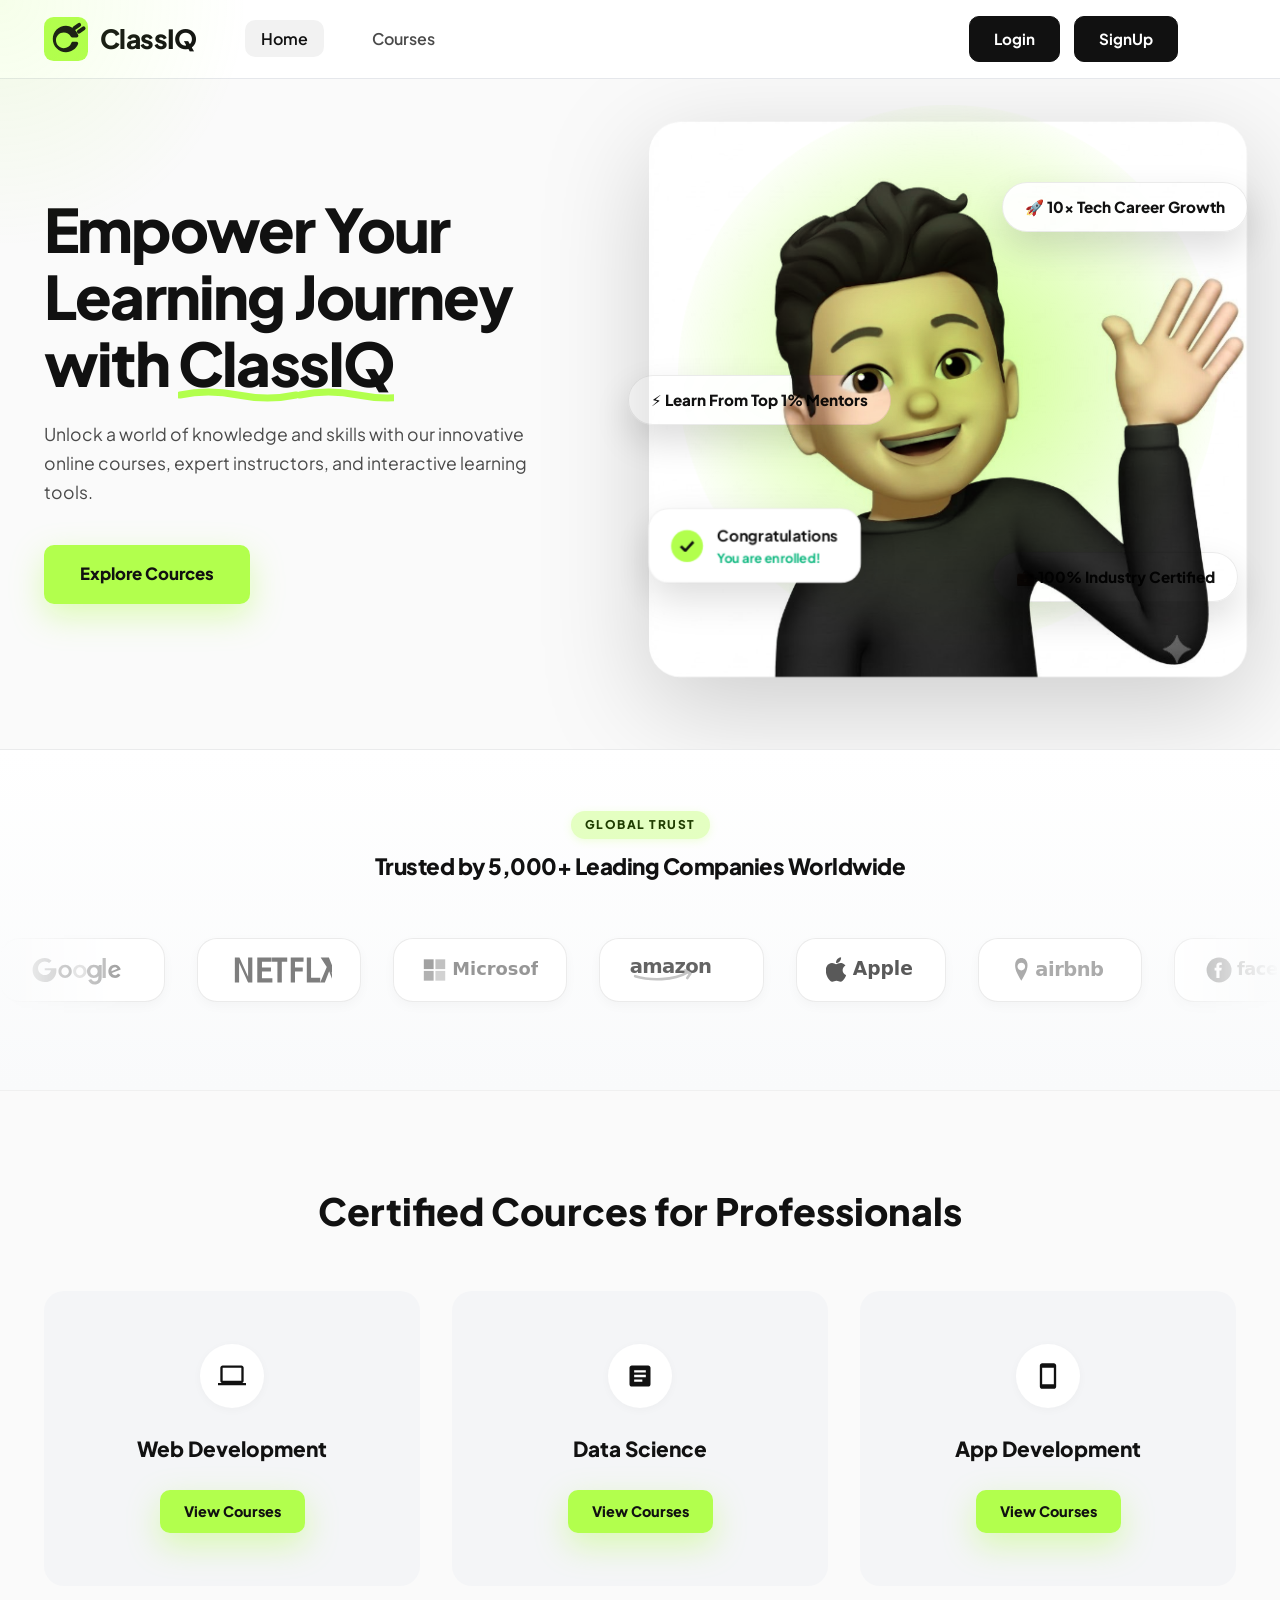
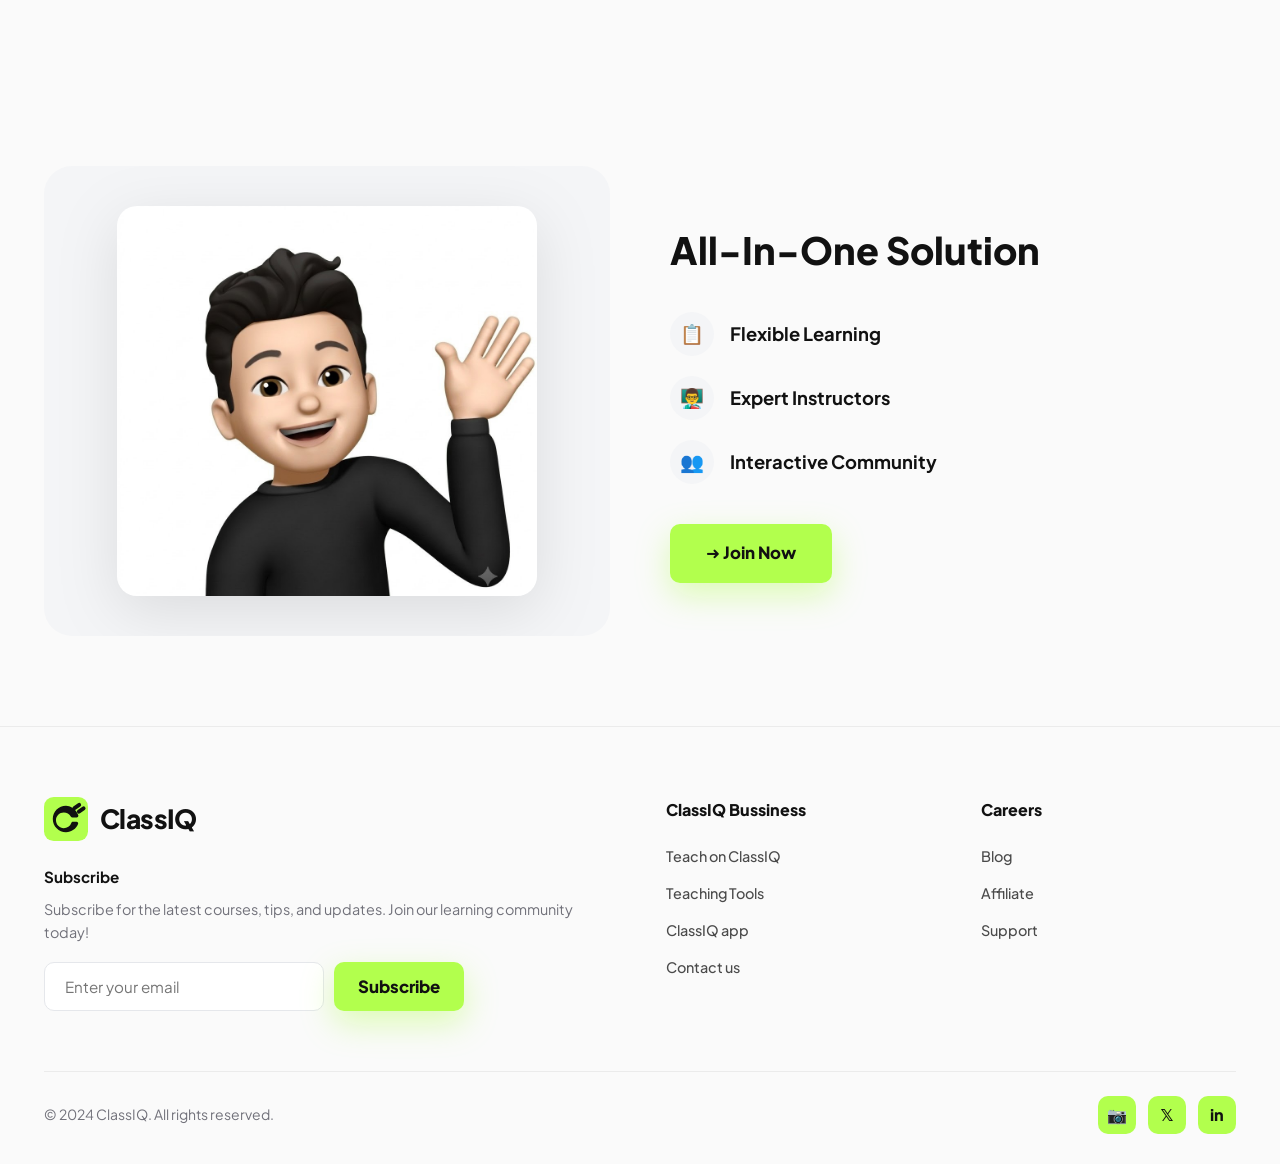
==== index.html @ 1cc1c1a5 "init" ====
<!DOCTYPE html>
<html lang="en">
<head>
  <meta charset="UTF-8">
  <meta name="viewport" content="width=device-width, initial-scale=1.0">
  <title>ClassIQ - Empower Your Learning Journey</title>
  <meta name="description" content="Unlock a world of knowledge and skills with ClassIQ's innovative online courses, expert instructors, and interactive learning tools.">
  
  <!-- CSS Stylesheets -->
  <link rel="stylesheet" href="css/style.css">
  <link rel="stylesheet" href="css/components.css">
  <link rel="stylesheet" href="css/responsive.css">

  <style>
    /* Dashboard Specific & SPA Utility Styles */
    .dashboard-banner {
      background: linear-gradient(135deg, #F4F5F7 0%, #E8EBF0 100%);
      border-radius: var(--radius-lg);
      padding: 40px 60px;
      margin: 40px 0 60px 0;
      display: flex;
      align-items: center;
      justify-content: space-between;
      box-shadow: var(--shadow-sm);
      overflow: hidden;
      position: relative;
    }

    .dashboard-banner-title {
      font-size: 2.75rem;
      font-weight: 800;
      color: var(--text-dark);
      line-height: 1.2;
    }

    .dashboard-avatar-img {
      max-width: 320px;
      height: auto;
      mix-blend-mode: multiply;
      filter: drop-shadow(0 15px 30px rgba(0,0,0,0.12));
    }

    .filter-bar-container {
      display: flex;
      align-items: center;
      justify-content: space-between;
      gap: 20px;
      margin-bottom: 40px;
      flex-wrap: wrap;
    }

    .filter-pills {
      display: flex;
      align-items: center;
      gap: 12px;
      flex-wrap: wrap;
    }

    .filter-pill {
      background: var(--card-bg);
      color: var(--text-dark);
      font-weight: 700;
      font-size: 0.9rem;
      padding: 10px 22px;
      border-radius: var(--radius-pill);
      cursor: pointer;
      transition: all var(--transition-fast);
    }

    .filter-pill:hover, .filter-pill.active {
      background-color: var(--primary-lime);
      box-shadow: var(--shadow-lime);
      transform: translateY(-2px);
    }

    .courses-grid-container {
      display: grid;
      grid-template-columns: repeat(3, 1fr);
      gap: 32px;
      margin-bottom: 80px;
    }

    .course-card {
      background-color: var(--card-bg);
      border-radius: var(--radius-md);
      overflow: hidden;
      border: 1px solid var(--card-border);
      transition: all var(--transition-normal);
      display: flex;
      flex-direction: column;
    }

    .course-card:hover {
      background-color: var(--white);
      box-shadow: var(--shadow-md);
      transform: translateY(-6px);
    }

    .course-thumb-wrapper {
      position: relative;
      background: #EBF0F5;
      padding: 0;
      display: block;
      width: 100%;
      height: 220px;
      overflow: hidden;
    }

    .course-thumb-img {
      width: 100% !important;
      height: 100% !important;
      max-width: none !important;
      max-height: none !important;
      object-fit: cover !important;
      object-position: center;
      display: block;
      transition: transform var(--transition-normal);
    }

    .course-card:hover .course-thumb-img {
      transform: scale(1.05);
    }

    .course-badge {
      position: absolute;
      top: 14px;
      right: 14px;
      background-color: var(--dark-bg);
      color: var(--white);
      font-size: 0.75rem;
      font-weight: 800;
      padding: 4px 12px;
      border-radius: var(--radius-pill);
    }

    .course-body {
      padding: 24px;
      display: flex;
      flex-direction: column;
      flex-grow: 1;
    }

    .course-category-tag {
      font-size: 0.8rem;
      font-weight: 700;
      color: #6366F1;
      text-transform: uppercase;
      letter-spacing: 0.5px;
      margin-bottom: 8px;
    }

    .course-card-title {
      font-size: 1.15rem;
      font-weight: 800;
      color: var(--text-dark);
      margin-bottom: 10px;
      line-height: 1.3;
    }

    .course-desc {
      font-size: 0.9rem;
      color: var(--text-medium);
      margin-bottom: 20px;
      flex-grow: 1;
    }

    .course-meta-row {
      display: flex;
      align-items: center;
      justify-content: space-between;
      font-size: 0.85rem;
      font-weight: 700;
      color: var(--text-dark);
      margin-bottom: 20px;
      padding-top: 14px;
      border-top: 1px solid rgba(0,0,0,0.06);
    }

    .btn-enroll-now {
      width: 100%;
      background-color: var(--primary-lime);
      color: var(--text-dark);
      font-weight: 800;
      font-size: 0.95rem;
      padding: 12px;
      border-radius: var(--radius-sm);
      transition: all var(--transition-fast);
      box-shadow: var(--shadow-lime);
    }

    .btn-enroll-now:hover {
      background-color: var(--primary-lime-hover);
      transform: translateY(-2px);
    }
  </style>
</head>
<body>

  <!-- ================= NAVIGATION HEADER ================= -->
  <header class="navbar">
    <div class="container">
      <div class="nav-brand-group">
        <a href="#home" class="brand-logo" data-view-target="home">
          <img src="assets/icons/classiq-logo.svg" alt="ClassIQ Logo">
          ClassIQ
        </a>

        <ul class="nav-links">
          <li><a href="#home" class="nav-link nav-link-item active" data-view-target="home">Home</a></li>
          <li><a href="#courses" class="nav-link nav-link-item" data-view-target="courses">Courses</a></li>
          
          <li class="mobile-nav-actions">
            <a href="#login" class="btn-dark" data-view-target="login" style="text-align: center;">Login</a>
            <a href="#signup" class="btn-lime" data-view-target="signup" style="width: 100%; font-size: 0.95rem; padding: 12px; text-align: center;">SignUp</a>
          </li>
        </ul>
      </div>

      <div class="nav-actions">
        <a href="#login" class="btn-dark nav-btn-login" data-view-target="login">Login</a>
        <a href="#signup" class="btn-dark nav-btn-signup" data-view-target="signup">SignUp</a>
        <button class="hamburger-menu" aria-label="Toggle Navigation">☰</button>
      </div>
    </div>
  </header>

  <!-- Mobile Menu Backdrop Overlay -->
  <div class="nav-overlay" id="nav-overlay"></div>

  <!-- ================= VIEW 1: HOME LANDING PAGE ================= -->
  <div id="view-home" class="page-view active-view">
    <!-- HERO SECTION -->
    <section class="hero-section">
      <div class="container hero-grid">
        <!-- Left Content -->
        <div class="hero-content reveal-on-scroll">
          <h1 class="hero-title">
            Empower Your <br>
            Learning Journey <br>
            with <span class="highlight-wrapper">ClassIQ<span class="wavy-underline"></span></span>
          </h1>
          <p class="hero-subtitle">
            Unlock a world of knowledge and skills with our innovative online courses, expert instructors, and interactive learning tools.
          </p>
          <a href="#courses" class="btn-lime" data-view-target="courses">Explore Cources</a>
        </div>

        <!-- Right 3D Visual -->
        <div class="hero-visual-container reveal-on-scroll reveal-delay-2">
          <div class="hero-3d-card" id="hero-3d-avatar">
            <div class="hero-avatar-glow-bg"></div>
            <img src="assets/images/hero_avatar.jpg" alt="3D Waving Character ClassIQ" class="hero-avatar-img">
            
            <div class="marketing-badge-3d marketing-badge-1">🚀 10x Tech Career Growth</div>
            <div class="marketing-badge-3d marketing-badge-2">⚡ Learn From Top 1% Mentors</div>
            <div class="marketing-badge-3d marketing-badge-3">💼 100% Industry Certified</div>

            <div class="badge-enrolled">
              <div class="badge-enrolled-icon">✓</div>
              <div>
                <div class="badge-enrolled-title">Congratulations</div>
                <div class="badge-enrolled-sub">You are enrolled!</div>
              </div>
            </div>
          </div>
        </div>
      </div>
    </section>

    <!-- CORPORATE PARTNERS BAR -->
    <section class="partners-section reveal-on-scroll">
      <div class="container">
        <div class="partners-header">
          <span class="partners-badge">GLOBAL TRUST</span>
          <h2 class="partners-title">Trusted by 5,000+ Leading Companies Worldwide</h2>
        </div>
      </div>

      <div class="partners-ticker-wrapper">
        <div class="partners-ticker-track">
          <div class="partner-item"><img src="assets/icons/google-logo.svg" alt="Google" class="partner-logo"></div>
          <div class="partner-item"><img src="assets/icons/netflix-logo.svg" alt="Netflix" class="partner-logo"></div>
          <div class="partner-item"><img src="assets/icons/microsoft-logo.svg" alt="Microsoft" class="partner-logo"></div>
          <div class="partner-item"><img src="assets/icons/amazon-logo.svg" alt="Amazon" class="partner-logo"></div>
          <div class="partner-item"><img src="assets/icons/apple-logo.svg" alt="Apple" class="partner-logo"></div>
          <div class="partner-item"><img src="assets/icons/airbnb-logo.svg" alt="Airbnb" class="partner-logo"></div>
          <div class="partner-item"><img src="assets/icons/facebook-logo.svg" alt="Facebook" class="partner-logo"></div>
          <div class="partner-item"><img src="assets/icons/spotify-logo.svg" alt="Spotify" class="partner-logo"></div>
          <div class="partner-item"><img src="assets/icons/slack-logo.svg" alt="Slack" class="partner-logo"></div>
          <div class="partner-item"><img src="assets/icons/linkedin-logo.svg" alt="LinkedIn" class="partner-logo"></div>

          <!-- Duplicate Set for Marquee -->
          <div class="partner-item"><img src="assets/icons/google-logo.svg" alt="Google" class="partner-logo"></div>
          <div class="partner-item"><img src="assets/icons/netflix-logo.svg" alt="Netflix" class="partner-logo"></div>
          <div class="partner-item"><img src="assets/icons/microsoft-logo.svg" alt="Microsoft" class="partner-logo"></div>
          <div class="partner-item"><img src="assets/icons/amazon-logo.svg" alt="Amazon" class="partner-logo"></div>
          <div class="partner-item"><img src="assets/icons/apple-logo.svg" alt="Apple" class="partner-logo"></div>
          <div class="partner-item"><img src="assets/icons/airbnb-logo.svg" alt="Airbnb" class="partner-logo"></div>
          <div class="partner-item"><img src="assets/icons/facebook-logo.svg" alt="Facebook" class="partner-logo"></div>
          <div class="partner-item"><img src="assets/icons/spotify-logo.svg" alt="Spotify" class="partner-logo"></div>
          <div class="partner-item"><img src="assets/icons/slack-logo.svg" alt="Slack" class="partner-logo"></div>
          <div class="partner-item"><img src="assets/icons/linkedin-logo.svg" alt="LinkedIn" class="partner-logo"></div>
        </div>
      </div>
    </section>

    <!-- CERTIFIED COURSES SECTION -->
    <section class="features-section">
      <div class="container">
        <h2 class="section-title reveal-on-scroll">Certified Cources for <span>Professionals</span></h2>
        
        <div class="features-grid">
          <div class="feature-card reveal-on-scroll reveal-delay-1">
            <div class="feature-icon-wrapper">
              <svg viewBox="0 0 24 24"><path d="M20 18c1.1 0 1.99-.9 1.99-2L22 5c0-1.1-.9-2-2-2H4c-1.1 0-2 .9-2 2v11c0 1.1.9 2 2 2H0v2h24v-2h-4zM4 5h16v11H4V5z"/></svg>
            </div>
            <h3 class="feature-card-title">Web Development</h3>
            <a href="#courses" data-view-target="courses" data-category="web-dev" class="btn-lime filter-shortcut-btn" style="padding: 10px 24px; font-size: 0.9rem;">View Courses</a>
          </div>

          <div class="feature-card reveal-on-scroll reveal-delay-2">
            <div class="feature-icon-wrapper">
              <svg viewBox="0 0 24 24"><path d="M19 3H5c-1.1 0-2 .9-2 2v14c0 1.1.9 2 2 2h14c1.1 0 2-.9 2-2V5c0-1.1-.9-2-2-2zm-5 14H7v-2h7v2zm3-4H7v-2h10v2zm0-4H7V7h10v2z"/></svg>
            </div>
            <h3 class="feature-card-title">Data Science</h3>
            <a href="#courses" data-view-target="courses" data-category="data-science" class="btn-lime filter-shortcut-btn" style="padding: 10px 24px; font-size: 0.9rem;">View Courses</a>
          </div>

          <div class="feature-card reveal-on-scroll reveal-delay-3">
            <div class="feature-icon-wrapper">
              <svg viewBox="0 0 24 24"><path d="M17 1.01L7 1c-1.1 0-2 .9-2 2v18c0 1.1.9 2 2 2h10c1.1 0 2-.9 2-2V3c0-1.1-.9-1.99-2-1.99zM17 19H7V5h10v14z"/></svg>
            </div>
            <h3 class="feature-card-title">App Development</h3>
            <a href="#courses" data-view-target="courses" data-category="app-dev" class="btn-lime filter-shortcut-btn" style="padding: 10px 24px; font-size: 0.9rem;">View Courses</a>
          </div>
        </div>
      </div>
    </section>

    <!-- ALL-IN-ONE SOLUTION SECTION -->
    <section class="solution-section">
      <div class="container solution-grid">
        <div class="solution-card-wrapper reveal-on-scroll">
          <div class="hero-3d-card">
            <img src="assets/images/hero_avatar.jpg" alt="All In One Solution ClassIQ" class="solution-avatar-img">
          </div>
        </div>

        <div class="solution-content reveal-on-scroll reveal-delay-2">
          <h2 class="section-title" style="text-align: left; margin-bottom: 24px;">All-In-One Solution</h2>
          
          <ul class="solution-list">
            <li class="solution-item">
              <div class="solution-icon-box">📋</div>
              Flexible Learning
            </li>
            <li class="solution-item">
              <div class="solution-icon-box">👨‍🏫</div>
              Expert Instructors
            </li>
            <li class="solution-item">
              <div class="solution-icon-box">👥</div>
              Interactive Community
            </li>
          </ul>

          <a href="#courses" class="btn-lime" data-view-target="courses">➜ Join Now</a>
        </div>
      </div>
    </section>
  </div>

  <!-- ================= VIEW 2: COURSES DASHBOARD PAGE ================= -->
  <div id="view-courses" class="page-view">
    <main class="container">
      <!-- DASHBOARD HERO BANNER -->
      <section class="dashboard-banner">
        <div>
          <h1 class="dashboard-banner-title">
            Enroll in <br>
            Your Fav Courses
          </h1>
        </div>
        <div>
          <img src="assets/images/laptop_avatar.jpg" alt="Laptop 3D Character ClassIQ" class="dashboard-avatar-img">
        </div>
      </section>

      <!-- COURSES FILTER & SEARCH BAR -->
      <section>
        <div style="display: flex; align-items: center; justify-content: space-between; margin-bottom: 24px; flex-wrap: wrap; gap: 16px;">
          <h2 style="font-size: 1.75rem; font-weight: 800; color: #111;">All Courses ➔</h2>
          
          <input type="text" id="course-search-input" placeholder="🔍 Search courses..." class="input-field" style="max-width: 280px;">
        </div>

        <div class="filter-bar-container">
          <div class="filter-pills">
            <button class="filter-pill active" data-category="all">All</button>
            <button class="filter-pill" data-category="web-dev">Web Development</button>
            <button class="filter-pill" data-category="data-science">Data Science</button>
            <button class="filter-pill" data-category="app-dev">App Development</button>
            <button class="filter-pill" data-category="ui-ux">UI/UX Design</button>
          </div>
        </div>

        <!-- Course Grid Container -->
        <div class="courses-grid-container" id="courses-grid">
          <!-- Dynamic JS Insertion -->
        </div>
      </section>
    </main>
  </div>

  <!-- ================= VIEW 3: FULL-PAGE LOGIN VIEW ================= -->
  <div id="view-login" class="page-view">
    <main class="container">
      <section class="auth-page-section">
        <div class="auth-page-grid">
          <!-- Left Visual -->
          <div class="auth-brand-side">
            <span class="auth-brand-badge">WELCOME BACK</span>
            <h1 class="auth-brand-title">Accelerate Your Skills with ClassIQ</h1>
            <p class="auth-brand-sub">Access top tech courses, interactive mentor support, and industry-recognized certifications.</p>
            <img src="assets/images/hero_avatar.jpg" alt="ClassIQ Character" class="auth-brand-img">
          </div>

          <!-- Right Card -->
          <div class="auth-page-card">
            <h2 class="modal-title" style="margin-bottom: 8px;">Login</h2>
            <p style="color: var(--text-muted); font-size: 0.95rem; margin-bottom: 28px;">Enter your credentials to access your account.</p>
            
            <form class="auth-form" id="login-form-page">
              <div>
                <label style="display: block; text-align: left; font-weight: 700; font-size: 0.85rem; margin-bottom: 6px; color: var(--text-dark);">Email Address</label>
                <input type="email" id="page-login-email" placeholder="Enter Your Email" class="auth-input" required autocomplete="email">
              </div>

              <div>
                <label style="display: block; text-align: left; font-weight: 700; font-size: 0.85rem; margin-bottom: 6px; color: var(--text-dark);">Password</label>
                <input type="password" id="page-login-password" placeholder="Enter Your Password" class="auth-input" required autocomplete="current-password">
              </div>

              <button type="submit" class="auth-submit-btn" id="login-submit-btn" style="margin-top: 12px;">Login ➔</button>
            </form>

            <div class="auth-switch-text" style="margin-top: 24px;">
              Don’t have an account? <a href="#signup" data-view-target="signup" class="auth-switch-link">SignUp</a>
            </div>
          </div>
        </div>
      </section>
    </main>
  </div>

  <!-- ================= VIEW 4: FULL-PAGE SIGNUP VIEW ================= -->
  <div id="view-signup" class="page-view">
    <main class="container">
      <section class="auth-page-section">
        <div class="auth-page-grid">
          <!-- Left Visual -->
          <div class="auth-brand-side">
            <span class="auth-brand-badge">START LEARNING TODAY</span>
            <h1 class="auth-brand-title">Join 50,000+ Students Worldwide</h1>
            <p class="auth-brand-sub">Master high-demand tech skills with hands-on projects, real-world portfolios, and 1-on-1 mentorship.</p>
            <img src="assets/images/laptop_avatar.jpg" alt="ClassIQ Laptop Character" class="auth-brand-img">
          </div>

          <!-- Right Card -->
          <div class="auth-page-card">
            <h2 class="modal-title" style="margin-bottom: 8px;">SignUp</h2>
            <p style="color: var(--text-muted); font-size: 0.95rem; margin-bottom: 28px;">Create your account in less than 30 seconds.</p>
            
            <form class="auth-form" id="signup-form-page">
              <div>
                <label style="display: block; text-align: left; font-weight: 700; font-size: 0.85rem; margin-bottom: 6px; color: var(--text-dark);">Email Address</label>
                <input type="email" id="page-signup-email" placeholder="Enter Your Email" class="auth-input" required autocomplete="email">
              </div>

              <div>
                <label style="display: block; text-align: left; font-weight: 700; font-size: 0.85rem; margin-bottom: 6px; color: var(--text-dark);">Full Name</label>
                <input type="text" id="page-signup-fullname" placeholder="Enter Your Fullname" class="auth-input" required autocomplete="name">
              </div>

              <div>
                <label style="display: block; text-align: left; font-weight: 700; font-size: 0.85rem; margin-bottom: 6px; color: var(--text-dark);">Password</label>
                <input type="password" id="page-signup-password" placeholder="Enter Your Password" class="auth-input" required autocomplete="new-password">
              </div>

              <button type="submit" class="auth-submit-btn" id="signup-submit-btn" style="margin-top: 12px;">SignUp ➔</button>
            </form>

            <div class="auth-switch-text" style="margin-top: 24px;">
              Already have an account? <a href="#login" data-view-target="login" class="auth-switch-link">Login</a>
            </div>
          </div>
        </div>
      </section>
    </main>
  </div>

  <!-- ================= SHARED FOOTER ================= -->
  <footer class="site-footer">
    <div class="container">
      <div class="footer-top">
        <div>
          <a href="#home" data-view-target="home" class="brand-logo" style="margin-bottom: 16px;">
            <img src="assets/icons/classiq-logo.svg" alt="ClassIQ Logo">
            ClassIQ
          </a>
          <div class="footer-newsletter-title">Subscribe</div>
          <p class="footer-newsletter-desc">Subscribe for the latest courses, tips, and updates. Join our learning community today!</p>

          <form class="newsletter-form">
            <input type="email" placeholder="Enter your email" class="input-field" required>
            <button type="submit" class="btn-lime" style="padding: 12px 24px;">Subscribe</button>
          </form>
        </div>

        <div class="footer-links-column">
          <div class="footer-column-title">ClassIQ Bussiness</div>
          <a href="#" class="footer-link">Teach on ClassIQ</a>
          <a href="#" class="footer-link">Teaching Tools</a>
          <a href="#" class="footer-link">ClassIQ app</a>
          <a href="#" class="footer-link">Contact us</a>
        </div>

        <div class="footer-links-column">
          <div class="footer-column-title">Careers</div>
          <a href="#" class="footer-link">Blog</a>
          <a href="#" class="footer-link">Affiliate</a>
          <a href="#" class="footer-link">Support</a>
        </div>
      </div>

      <div class="footer-bottom">
        <div>© 2024 ClassIQ. All rights reserved.</div>
        <div class="social-icons">
          <a href="#" class="social-icon-btn" aria-label="Instagram">📷</a>
          <a href="#" class="social-icon-btn" aria-label="Twitter">𝕏</a>
          <a href="#" class="social-icon-btn" aria-label="LinkedIn">in</a>
        </div>
      </div>
    </div>
  </footer>

  <!-- JavaScript Modules -->
  <script src="analytics/analytics.js"></script>
  <script src="js/hero-3d.js"></script>
  <script src="js/main.js"></script>
  <script src="js/auth.js"></script>
  <script src="js/courses.js"></script>
</body>
</html>
---- css/style.css ----
/* ==========================================================================
   ClassIQ Design System & Creative Global Styles
   Matching Figma Specs with Modern 3D Parallax & Scroll Animations
   ========================================================================== */

@import url('https://fonts.googleapis.com/css2?family=Plus+Jakarta+Sans:wght@400;500;600;700;800;900&family=Outfit:wght@400;500;600;700;800&display=swap');

:root {
  /* Color Palette matching Figma Design */
  --primary-lime: #B2FF4D;
  --primary-lime-hover: #9EEA36;
  --primary-lime-glow: rgba(178, 255, 77, 0.45);
  
  --dark-bg: #111111;
  --dark-surface: #1A1A1A;
  --text-dark: #111111;
  --text-medium: #4A4A4A;
  --text-muted: #71717A;

  --card-bg: #F4F5F7;
  --card-bg-hover: #FFFFFF;
  --card-border: #E5E7EB;

  --white: #FFFFFF;
  --black: #000000;

  --modal-overlay: rgba(0, 0, 0, 0.6);
  
  /* Typography */
  --font-family: 'Plus Jakarta Sans', 'Outfit', system-ui, -apple-system, sans-serif;

  /* Elevation Shadows */
  --shadow-sm: 0 2px 10px rgba(0, 0, 0, 0.03);
  --shadow-md: 0 10px 30px rgba(0, 0, 0, 0.07);
  --shadow-lg: 0 20px 50px rgba(0, 0, 0, 0.12);
  --shadow-lime: 0 12px 32px rgba(178, 255, 77, 0.4);

  /* Border Radii */
  --radius-sm: 10px;
  --radius-md: 20px;
  --radius-lg: 28px;
  --radius-pill: 9999px;

  /* Transitions */
  --transition-fast: 0.2s cubic-bezier(0.4, 0, 0.2, 1);
  --transition-normal: 0.35s cubic-bezier(0.16, 1, 0.3, 1);
  --transition-bounce: 0.5s cubic-bezier(0.34, 1.56, 0.64, 1);
}

/* Reset & Box Sizing */
*, *::before, *::after {
  box-sizing: border-box;
  margin: 0;
  padding: 0;
  -webkit-tap-highlight-color: transparent;
}

html {
  font-size: 16px;
  scroll-behavior: smooth;
  -webkit-text-size-adjust: 100%;
}

body {
  font-family: var(--font-family);
  background-color: #FAFAFA;
  color: var(--text-dark);
  line-height: 1.6;
  overflow-x: hidden;
  -webkit-font-smoothing: antialiased;
  position: relative;
}

/* Cursor Light Glow Effect (Desktop Only) */
.cursor-light-glow {
  position: fixed;
  top: 0;
  left: 0;
  width: 500px;
  height: 500px;
  border-radius: 50%;
  background: radial-gradient(circle, rgba(178, 255, 77, 0.15) 0%, rgba(255, 255, 255, 0) 70%);
  pointer-events: none;
  z-index: 9999;
  transform: translate(-50%, -50%);
  transition: transform 0.15s ease-out, opacity 0.3s ease;
  opacity: 0.8;
}

@media (hover: none) or (pointer: coarse) {
  .cursor-light-glow {
    display: none !important;
  }
}

a {
  color: inherit;
  text-decoration: none;
  transition: all var(--transition-fast);
}

button, input {
  font-family: inherit;
  outline: none;
  border: none;
}

button {
  cursor: pointer;
  user-select: none;
  touch-action: manipulation;
}

button:active, .btn-lime:active, .btn-dark:active, .filter-pill:active, .social-icon-btn:active {
  transform: scale(0.97) !important;
}

img, svg {
  display: block;
  max-width: 100%;
}

/* Container */
.container {
  width: 100%;
  max-width: 1240px;
  margin: 0 auto;
  padding: 0 24px;
}

@media screen and (max-width: 576px) {
  .container {
    padding: 0 16px;
  }
}

/* Scroll Animation Utilities */
.reveal-on-scroll {
  opacity: 0;
  transform: translateY(40px);
  transition: opacity 0.8s cubic-bezier(0.16, 1, 0.3, 1), transform 0.8s cubic-bezier(0.16, 1, 0.3, 1);
}

.reveal-on-scroll.is-visible {
  opacity: 1;
  transform: translateY(0);
}

.reveal-delay-1 { transition-delay: 0.1s; }
.reveal-delay-2 { transition-delay: 0.2s; }
.reveal-delay-3 { transition-delay: 0.3s; }
---- css/components.css ----
/* ==========================================================================
   ClassIQ Components Stylesheet
   Hero Main Image Enlarged, Adjusted 3D Orbiting Badges, Fixed Navbar
   ========================================================================== */

/* --------------------------------------------------------------------------
   1. FIXED NAVIGATION HEADER (Matching Figma Page 2 Exactly)
   -------------------------------------------------------------------------- */
.navbar {
  position: sticky;
  top: 0;
  z-index: 1000;
  background: rgba(255, 255, 255, 0.95);
  backdrop-filter: blur(20px);
  -webkit-backdrop-filter: blur(20px);
  border-bottom: 1px solid #E5E7EB;
  padding: 16px 0;
  transition: all var(--transition-normal);
}

.navbar .container {
  display: flex;
  align-items: center;
  justify-content: space-between;
}

.nav-brand-group {
  display: flex;
  align-items: center;
  gap: 48px;
}

.brand-logo {
  display: flex;
  align-items: center;
  gap: 12px;
  font-weight: 800;
  font-size: 1.65rem;
  color: var(--text-dark);
  letter-spacing: -0.6px;
}

.brand-logo img, .brand-logo svg {
  width: 44px;
  height: 44px;
  transition: transform var(--transition-bounce);
}

.brand-logo:hover img, .brand-logo:hover svg {
  transform: rotate(-10deg) scale(1.1);
}

.nav-links {
  display: flex;
  align-items: center;
  gap: 32px;
  list-style: none;
}

.nav-link {
  font-weight: 600;
  font-size: 1rem;
  color: var(--text-medium);
  padding: 8px 16px;
  border-radius: var(--radius-sm);
  transition: all var(--transition-fast);
}

.nav-link:hover, .nav-link.active {
  color: var(--text-dark);
  background: rgba(0, 0, 0, 0.05);
}

.nav-actions {
  display: flex;
  align-items: center;
  gap: 14px;
}

.btn-dark {
  background-color: var(--dark-bg);
  color: var(--white);
  font-weight: 700;
  font-size: 0.95rem;
  padding: 10px 24px;
  border-radius: var(--radius-sm);
  transition: all var(--transition-fast);
  border: 1px solid var(--dark-bg);
}

.btn-dark:hover {
  background-color: #27272A;
  transform: translateY(-2px);
  box-shadow: 0 8px 20px rgba(0, 0, 0, 0.18);
}

.hamburger-menu {
  visibility: hidden;
  display: none;
  background: none;
  font-size: 1.6rem;
  color: var(--text-dark);
  width: 44px;
  height: 44px;
  border-radius: var(--radius-sm);
  display: flex;
  align-items: center;
  justify-content: center;
  transition: transform var(--transition-fast), background-color var(--transition-fast);
}

.hamburger-menu:active {
  background: rgba(0, 0, 0, 0.05);
}

/* Mobile Menu Backdrop Overlay */
.nav-overlay {
  position: fixed;
  inset: 0;
  background: rgba(0, 0, 0, 0.4);
  backdrop-filter: blur(4px);
  -webkit-backdrop-filter: blur(4px);
  z-index: 998;
  opacity: 0;
  pointer-events: none;
  transition: opacity var(--transition-normal);
}

.nav-overlay.active {
  opacity: 1;
  pointer-events: auto;
}

/* Mobile Nav Actions inside Mobile Drawer */
.mobile-nav-actions {
  display: none;
  flex-direction: column;
  gap: 12px;
  width: 100%;
  margin-top: 16px;
  padding-top: 20px;
  border-top: 1px solid var(--card-border);
}

.mobile-nav-actions .btn-dark {
  width: 100%;
  text-align: center;
  padding: 14px;
}

/* --------------------------------------------------------------------------
   2. HERO SECTION & ENLARGED 3D AVATAR
   -------------------------------------------------------------------------- */
.hero-section {
  position: relative;
  padding: 60px 0 90px 0;
  overflow: hidden;
}

.hero-grid {
  display: grid;
  grid-template-columns: 1fr 1fr;
  align-items: center;
  gap: 40px;
}

.hero-content {
  max-width: 580px;
}

.hero-title {
  font-size: 3.75rem;
  font-weight: 800;
  line-height: 1.12;
  color: var(--text-dark);
  letter-spacing: -1.8px;
  margin-bottom: 24px;
}

.highlight-wrapper {
  position: relative;
  display: inline-block;
  color: var(--text-dark);
}

.wavy-underline {
  position: absolute;
  bottom: -6px;
  left: 0;
  width: 100%;
  height: 14px;
  background: url("data:image/svg+xml,%3Csvg width='100%25' height='14' viewBox='0 0 120 14' fill='none' xmlns='http://www.w3.org/2000/svg'%3E%3Cpath d='M2 7 Q 30 1, 60 7 T 118 7' stroke='%23B2FF4D' stroke-width='7' stroke-linecap='round'/%3E%3C/svg%3E") repeat-x;
}

.hero-subtitle {
  font-size: 1.1rem;
  color: var(--text-medium);
  line-height: 1.65;
  margin-bottom: 38px;
  max-width: 520px;
}

.btn-lime {
  display: inline-flex;
  align-items: center;
  justify-content: center;
  gap: 10px;
  background-color: var(--primary-lime);
  color: var(--text-dark);
  font-weight: 800;
  font-size: 1.05rem;
  padding: 16px 36px;
  border-radius: var(--radius-sm);
  transition: all var(--transition-fast);
  box-shadow: var(--shadow-lime);
}

.btn-lime:hover {
  background-color: var(--primary-lime-hover);
  transform: translateY(-3px) scale(1.02);
  box-shadow: 0 16px 40px rgba(178, 255, 77, 0.55);
}

/* 3D Visual Container & Prominent Main Image */
.hero-visual-container {
  position: relative;
  display: flex;
  justify-content: center;
  align-items: center;
  perspective: 1200px;
  min-height: 520px;
}

.hero-3d-card {
  position: relative;
  width: 100%;
  max-width: 540px; /* ENLARGED MAIN IMAGE CONTAINER */
  transform-style: preserve-3d;
  transition: transform 0.1s ease-out;
  cursor: pointer;
  display: flex;
  justify-content: center;
}

/* Background Glowing Aura Circle */
.hero-avatar-glow-bg {
  position: absolute;
  top: 45%;
  left: 50%;
  width: 540px;
  height: 540px;
  transform: translate(-50%, -50%) translateZ(-30px);
  background: radial-gradient(circle, rgba(178, 255, 77, 0.65) 0%, rgba(178, 255, 77, 0.2) 55%, rgba(255, 255, 255, 0) 75%);
  border-radius: 50%;
  pointer-events: none;
}

/* Big Prominent Memoji Image */
.hero-avatar-img {
  width: 100%;
  max-width: 520px; /* PROMINENT LARGE AVATAR */
  height: auto;
  border-radius: var(--radius-lg);
  mix-blend-mode: multiply;
  filter: drop-shadow(0 25px 45px rgba(0,0,0,0.18));
  transform: translateZ(40px) scale(1.15);
  position: relative;
  z-index: 5;
}

/* Floating Figma Doodle Icons */
.doodle-arrow {
  position: absolute;
  top: 30%;
  left: -60px;
  width: 68px;
  height: 68px;
  z-index: 10;
  animation: floatSlow 5s ease-in-out infinite;
}

.doodle-sprout {
  position: absolute;
  top: 25%;
  left: 10px;
  width: 58px;
  height: 58px;
  z-index: 10;
  animation: floatSlow 4s ease-in-out infinite reverse;
}

@keyframes floatSlow {
  0%, 100% { transform: translateY(0px) rotate(0deg); }
  50% { transform: translateY(-12px) rotate(6deg); }
}

/* --------------------------------------------------------------------------
   3D ORBITING MARKETING BADGES (BEHIND & FRONT OF ENLARGED AVATAR)
   -------------------------------------------------------------------------- */
.marketing-badge-3d {
  position: absolute;
  padding: 12px 22px;
  background: rgba(255, 255, 255, 0.96);
  backdrop-filter: blur(12px);
  border: 1px solid rgba(0, 0, 0, 0.08);
  border-radius: var(--radius-pill);
  font-weight: 800;
  font-size: 0.95rem;
  color: var(--text-dark);
  box-shadow: 0 16px 36px rgba(0, 0, 0, 0.14);
  white-space: nowrap;
  pointer-events: none;
  animation: orbit3D 6.5s cubic-bezier(0.45, 0.05, 0.55, 0.95) infinite;
  transform-style: preserve-3d;
}

.marketing-badge-1 {
  top: 5%;
  right: -30px;
  animation-delay: 0s;
}

.marketing-badge-2 {
  top: 45%;
  left: -50px;
  animation-delay: -2.1s;
}

.marketing-badge-3 {
  bottom: 8%;
  right: -20px;
  animation-delay: -4.3s;
}

@keyframes orbit3D {
  0% {
    transform: translate3d(0, 0, -60px) scale(0.85);
    opacity: 0.6;
    z-index: 2; /* Behind Avatar */
    filter: blur(1px);
  }
  25% {
    transform: translate3d(35px, -15px, 0px) scale(0.95);
    opacity: 0.85;
    z-index: 4;
    filter: blur(0px);
  }
  50% {
    transform: translate3d(0, -35px, 100px) scale(1.15);
    opacity: 1;
    z-index: 10; /* In Front of Avatar */
    box-shadow: 0 24px 50px rgba(0, 0, 0, 0.22);
  }
  75% {
    transform: translate3d(-35px, -15px, 0px) scale(0.95);
    opacity: 0.85;
    z-index: 4;
    filter: blur(0px);
  }
  100% {
    transform: translate3d(0, 0, -60px) scale(0.85);
    opacity: 0.6;
    z-index: 2;
    filter: blur(1px);
  }
}

/* Floating Enrolled Badge matching Figma */
.badge-enrolled {
  position: absolute;
  bottom: 12%;
  left: -30px;
  transform: translateZ(80px);
  z-index: 15;
  background: var(--white);
  padding: 14px 22px;
  border-radius: var(--radius-md);
  box-shadow: 0 16px 40px rgba(0, 0, 0, 0.14);
  display: flex;
  align-items: center;
  gap: 14px;
  animation: floatBounce 4.5s ease-in-out infinite;
  border: 1px solid rgba(0,0,0,0.06);
}

.badge-enrolled-icon {
  width: 32px;
  height: 32px;
  background: var(--primary-lime);
  border-radius: 50%;
  display: flex;
  align-items: center;
  justify-content: center;
  font-size: 1.1rem;
  font-weight: 800;
}

.badge-enrolled-title {
  font-weight: 700;
  font-size: 0.95rem;
  color: var(--text-dark);
}

.badge-enrolled-sub {
  font-size: 0.8rem;
  color: #10B981;
  font-weight: 700;
}

@keyframes floatBounce {
  0%, 100% { transform: translateZ(80px) translateY(0px); }
  50% { transform: translateZ(80px) translateY(-12px); }
}

/* --------------------------------------------------------------------------
   3. CORPORATE PARTNERS SECTION & INFINITE MARQUEE ANIMATION
   -------------------------------------------------------------------------- */
.partners-section {
  padding: 60px 0 70px 0;
  text-align: center;
  border-top: 1px solid rgba(0, 0, 0, 0.06);
  border-bottom: 1px solid rgba(0, 0, 0, 0.06);
  background: linear-gradient(180deg, #FFFFFF 0%, #F9FAFB 100%);
  position: relative;
  overflow: hidden;
}

.partners-header {
  margin-bottom: 36px;
}

.partners-badge {
  display: inline-block;
  padding: 4px 14px;
  background: rgba(178, 255, 77, 0.35);
  color: #1F3D00;
  font-weight: 800;
  font-size: 0.75rem;
  letter-spacing: 1.5px;
  border-radius: var(--radius-pill);
  margin-bottom: 10px;
  text-transform: uppercase;
  box-shadow: 0 2px 8px rgba(178, 255, 77, 0.2);
}

.partners-title {
  font-size: 1.4rem;
  font-weight: 800;
  color: var(--text-dark);
  letter-spacing: -0.5px;
}

/* Infinite Smooth Ticker Slider */
.partners-ticker-wrapper {
  width: 100%;
  overflow: hidden;
  position: relative;
  padding: 18px 0;
  /* Fade edges left and right */
  mask-image: linear-gradient(to right, transparent, black 10%, black 90%, transparent);
  -webkit-mask-image: linear-gradient(to right, transparent, black 10%, black 90%, transparent);
}

.partners-ticker-track {
  display: flex;
  align-items: center;
  gap: 32px;
  width: max-content;
  animation: marqueeScroll 25s linear infinite;
  will-change: transform;
}

.partners-ticker-wrapper:hover .partners-ticker-track {
  animation-play-state: paused;
}

@keyframes marqueeScroll {
  0% {
    transform: translateX(0);
  }
  100% {
    transform: translateX(-50%);
  }
}

/* Partner Logo Card Item with smooth hover animations */
.partner-item {
  display: flex;
  align-items: center;
  justify-content: center;
  padding: 14px 28px;
  background: #FFFFFF;
  border: 1px solid rgba(0, 0, 0, 0.08);
  border-radius: var(--radius-md);
  box-shadow: 0 4px 12px rgba(0, 0, 0, 0.03);
  transition: all 0.35s cubic-bezier(0.34, 1.56, 0.64, 1);
  cursor: pointer;
  user-select: none;
  min-width: 150px;
  height: 64px;
}

.partner-item:hover {
  transform: translateY(-6px) scale(1.08);
  background: #FFFFFF;
  border-color: rgba(178, 255, 77, 0.9);
  box-shadow: 0 14px 30px rgba(0, 0, 0, 0.12), 0 0 0 2px rgba(178, 255, 77, 0.4);
}

.partner-logo {
  height: 32px;
  width: auto;
  max-width: 130px;
  object-fit: contain;
  filter: grayscale(100%) opacity(0.65);
  transition: all 0.35s ease;
}

.partner-item:hover .partner-logo {
  filter: grayscale(0%) opacity(1);
  transform: scale(1.05);
}

/* --------------------------------------------------------------------------
   4. CERTIFIED COURSES / FEATURE CARDS
   -------------------------------------------------------------------------- */
.features-section {
  padding: 90px 0;
  text-align: center;
}

.section-title {
  font-size: 2.35rem;
  font-weight: 800;
  color: var(--text-dark);
  margin-bottom: 50px;
}

.features-grid {
  display: grid;
  grid-template-columns: repeat(3, 1fr);
  gap: 32px;
}

.feature-card {
  background-color: var(--card-bg);
  border-radius: var(--radius-md);
  padding: 52px 32px;
  display: flex;
  flex-direction: column;
  align-items: center;
  transition: all var(--transition-normal);
  border: 1px solid transparent;
}

.feature-card:hover {
  background-color: var(--white);
  border-color: var(--card-border);
  box-shadow: var(--shadow-md);
  transform: translateY(-10px);
}

.feature-icon-wrapper {
  width: 64px;
  height: 64px;
  background: var(--white);
  border-radius: 50%;
  display: flex;
  align-items: center;
  justify-content: center;
  margin-bottom: 24px;
  box-shadow: var(--shadow-sm);
}

.feature-icon-wrapper svg {
  width: 28px;
  height: 28px;
  fill: var(--text-dark);
}

.feature-card-title {
  font-size: 1.3rem;
  font-weight: 800;
  color: var(--text-dark);
  margin-bottom: 24px;
}

/* --------------------------------------------------------------------------
   5. ALL-IN-ONE SOLUTION SECTION
   -------------------------------------------------------------------------- */
.solution-section {
  padding: 90px 0;
}

.solution-grid {
  display: grid;
  grid-template-columns: 1fr 1fr;
  align-items: center;
  gap: 60px;
}

.solution-card-wrapper {
  background-color: var(--card-bg);
  border-radius: var(--radius-lg);
  padding: 40px;
  display: flex;
  justify-content: center;
  position: relative;
  overflow: hidden;
}

.solution-avatar-img {
  width: 100%;
  max-width: 420px;
  height: auto;
  border-radius: var(--radius-md);
  mix-blend-mode: multiply;
  filter: drop-shadow(0 15px 30px rgba(0,0,0,0.1));
}

.solution-content {
  max-width: 500px;
}

.solution-list {
  list-style: none;
  margin: 32px 0 40px 0;
  display: flex;
  flex-direction: column;
  gap: 20px;
}

.solution-item {
  display: flex;
  align-items: center;
  gap: 16px;
  font-size: 1.15rem;
  font-weight: 700;
  color: var(--text-dark);
}

.solution-icon-box {
  width: 44px;
  height: 44px;
  background: var(--card-bg);
  border-radius: 50%;
  display: flex;
  align-items: center;
  justify-content: center;
  font-size: 1.2rem;
}

/* --------------------------------------------------------------------------
   6. FOOTER SECTION
   -------------------------------------------------------------------------- */
.site-footer {
  background-color: #FAFAFA;
  padding: 70px 0 30px 0;
  border-top: 1px solid rgba(0, 0, 0, 0.06);
}

.footer-top {
  display: grid;
  grid-template-columns: 2.2fr 1fr 1fr;
  gap: 60px;
  margin-bottom: 60px;
}

.footer-newsletter-title {
  font-size: 0.95rem;
  font-weight: 700;
  color: var(--text-dark);
  margin-top: 24px;
  margin-bottom: 8px;
}

.footer-newsletter-desc {
  font-size: 0.9rem;
  color: var(--text-muted);
  margin-bottom: 18px;
}

.newsletter-form {
  display: flex;
  gap: 10px;
  max-width: 420px;
}

.input-field {
  width: 100%;
  padding: 14px 20px;
  border-radius: var(--radius-sm);
  border: 1px solid var(--card-border);
  background: var(--white);
  font-size: 0.95rem;
  color: var(--text-dark);
  transition: border-color var(--transition-fast);
}

.input-field:focus {
  border-color: var(--text-dark);
}

.footer-links-column {
  display: flex;
  flex-direction: column;
  gap: 14px;
}

.footer-column-title {
  font-size: 1rem;
  font-weight: 800;
  color: var(--text-dark);
  margin-bottom: 8px;
}

.footer-link {
  font-size: 0.9rem;
  color: var(--text-medium);
  font-weight: 500;
}

.footer-link:hover {
  color: var(--text-dark);
}

.footer-bottom {
  display: flex;
  align-items: center;
  justify-content: space-between;
  padding-top: 24px;
  border-top: 1px solid rgba(0, 0, 0, 0.06);
  font-size: 0.875rem;
  color: var(--text-muted);
}

.social-icons {
  display: flex;
  align-items: center;
  gap: 12px;
}

.social-icon-btn {
  width: 38px;
  height: 38px;
  background-color: var(--primary-lime);
  color: var(--text-dark);
  border-radius: var(--radius-sm);
  display: flex;
  align-items: center;
  justify-content: center;
  font-size: 1rem;
  font-weight: 800;
  transition: transform var(--transition-fast);
}

.social-icon-btn:hover {
  transform: translateY(-3px) scale(1.08);
}

/* --------------------------------------------------------------------------
   7. MODALS SYSTEM
   -------------------------------------------------------------------------- */
.modal-overlay {
  position: fixed;
  inset: 0;
  z-index: 2000;
  background-color: var(--modal-overlay);
  backdrop-filter: blur(10px);
  -webkit-backdrop-filter: blur(10px);
  display: flex;
  align-items: center;
  justify-content: center;
  opacity: 0;
  pointer-events: none;
  transition: opacity var(--transition-normal);
  padding: 20px;
}

.modal-overlay.active {
  opacity: 1;
  pointer-events: auto;
}

.modal-card {
  background-color: var(--card-bg);
  width: 100%;
  max-width: 440px;
  border-radius: var(--radius-md);
  padding: 44px 36px;
  box-shadow: var(--shadow-lg);
  transform: scale(0.92);
  transition: transform var(--transition-bounce);
  text-align: center;
  position: relative;
}

.modal-overlay.active .modal-card {
  transform: scale(1);
}

.modal-close-btn {
  position: absolute;
  top: 16px;
  right: 18px;
  background: none;
  font-size: 1.6rem;
  color: var(--text-muted);
}

.modal-title {
  font-size: 1.85rem;
  font-weight: 800;
  color: var(--text-dark);
  margin-bottom: 28px;
}

.auth-form {
  display: flex;
  flex-direction: column;
  gap: 16px;
}

.auth-input {
  width: 100%;
  padding: 14px 18px;
  border-radius: var(--radius-sm);
  border: 1.5px solid var(--text-dark);
  background: rgba(255, 255, 255, 0.85);
  font-size: 0.95rem;
  font-weight: 600;
  color: var(--text-dark);
}

.auth-input::placeholder {
  color: #333333;
}

.auth-submit-btn {
  width: 100%;
  padding: 14px;
  background-color: var(--primary-lime);
  color: var(--text-dark);
  font-weight: 800;
  font-size: 1rem;
  border-radius: var(--radius-sm);
  margin-top: 8px;
  box-shadow: var(--shadow-lime);
  transition: all var(--transition-fast);
}

.auth-submit-btn:hover {
  background-color: var(--primary-lime-hover);
  transform: translateY(-2px);
}

.auth-switch-text {
  margin-top: 24px;
  font-size: 0.95rem;
  color: var(--text-dark);
  font-weight: 600;
}

.auth-switch-link {
  font-weight: 800;
  text-decoration: underline;
  cursor: pointer;
}

/* --------------------------------------------------------------------------
   8. SINGLE PAGE APPLICATION (SPA) VIEW SYSTEM
   -------------------------------------------------------------------------- */
.page-view {
  display: none;
  opacity: 0;
  transition: opacity 0.35s ease-out;
}

.page-view.active-view {
  display: block;
  opacity: 1;
  animation: fadeInView 0.35s cubic-bezier(0.16, 1, 0.3, 1) forwards;
}

@keyframes fadeInView {
  from {
    opacity: 0;
    transform: translateY(12px);
  }
  to {
    opacity: 1;
    transform: translateY(0);
  }
}

.auth-page-section {
  min-height: calc(100vh - 160px);
  display: flex;
  align-items: center;
  justify-content: center;
  padding: 50px 0 70px 0;
  position: relative;
}

.auth-page-grid {
  display: grid;
  grid-template-columns: 1fr 1.1fr;
  align-items: center;
  gap: 48px;
  width: 100%;
  max-width: 1040px;
  margin: 0 auto;
}

.auth-brand-side {
  display: flex;
  flex-direction: column;
  align-items: center;
  text-align: center;
  position: relative;
}

.auth-brand-badge {
  display: inline-block;
  padding: 6px 16px;
  background: rgba(178, 255, 77, 0.35);
  color: #1F3D00;
  font-weight: 800;
  font-size: 0.8rem;
  letter-spacing: 1px;
  border-radius: var(--radius-pill);
  margin-bottom: 16px;
  text-transform: uppercase;
}

.auth-brand-title {
  font-size: 2.5rem;
  font-weight: 800;
  color: var(--text-dark);
  line-height: 1.2;
  margin-bottom: 16px;
}

.auth-brand-sub {
  font-size: 1.05rem;
  color: var(--text-medium);
  max-width: 420px;
  margin-bottom: 24px;
}

.auth-brand-img {
  width: 100%;
  max-width: 380px;
  height: auto;
  border-radius: var(--radius-lg);
  mix-blend-mode: multiply;
  filter: drop-shadow(0 20px 40px rgba(0,0,0,0.12));
}

.auth-page-card {
  background-color: var(--card-bg);
  width: 100%;
  max-width: 460px;
  margin: 0 auto;
  border-radius: var(--radius-lg);
  padding: 48px 40px;
  box-shadow: var(--shadow-lg);
  border: 1px solid var(--card-border);
}

@media screen and (max-width: 900px) {
  .auth-page-grid {
    grid-template-columns: 1fr;
    gap: 36px;
  }
  
  .auth-brand-side {
    display: none; /* Mobile focuses purely on the sleek auth form */
  }

  .auth-page-card {
    padding: 36px 24px;
    max-width: 100%;
  }

  .auth-brand-title {
    font-size: 2rem;
  }
}

/* Toast Container */
.toast-container {
  position: fixed;
  bottom: 24px;
  right: 24px;
  z-index: 3000;
  display: flex;
  flex-direction: column;
  gap: 12px;
  max-width: calc(100vw - 32px);
}

@media screen and (max-width: 576px) {
  .toast-container {
    bottom: 16px;
    left: 16px;
    right: 16px;
    width: calc(100% - 32px);
  }
  
  .toast {
    width: 100%;
    font-size: 0.88rem;
    padding: 12px 16px;
  }
}

.toast {
  background: var(--dark-bg);
  color: var(--white);
  padding: 14px 22px;
  border-radius: var(--radius-sm);
  font-weight: 600;
  font-size: 0.95rem;
  box-shadow: var(--shadow-md);
  border-left: 5px solid var(--primary-lime);
  display: flex;
  align-items: center;
  gap: 12px;
  animation: toastIn 0.3s cubic-bezier(0.34, 1.56, 0.64, 1);
}

@keyframes toastIn {
  from { transform: translateX(100%); opacity: 0; }
  to { transform: translateX(0); opacity: 1; }
}
---- css/responsive.css ----
/* ==========================================================================
   ClassIQ Responsive Media Queries
   Comprehensive Mobile, Tablet & Desktop Adaptations
   ========================================================================== */

/* --------------------------------------------------------------------------
   1. TABLET BREAKPOINT (max-width: 1024px)
   -------------------------------------------------------------------------- */
@media screen and (max-width: 1024px) {
  .hero-grid {
    grid-template-columns: 1fr;
    text-align: center;
    gap: 50px;
  }

  .hero-content {
    max-width: 100%;
    margin: 0 auto;
    display: flex;
    flex-direction: column;
    align-items: center;
  }

  .hero-title {
    font-size: 3rem;
  }

  .hero-subtitle {
    margin: 0 auto 32px auto;
  }

  .hero-visual-container {
    max-width: 440px;
    margin: 0 auto;
    min-height: 440px;
  }

  .features-grid {
    grid-template-columns: repeat(2, 1fr);
    gap: 24px;
  }

  .solution-grid {
    grid-template-columns: 1fr;
    gap: 40px;
    text-align: center;
  }

  .solution-content {
    max-width: 100%;
    display: flex;
    flex-direction: column;
    align-items: center;
  }

  .solution-content .section-title {
    text-align: center !important;
  }

  .footer-top {
    grid-template-columns: 1fr 1fr;
    gap: 40px;
  }
}

/* --------------------------------------------------------------------------
   2. STANDARD MOBILE & TABLET PORTRAIT (max-width: 768px)
   -------------------------------------------------------------------------- */
@media screen and (max-width: 768px) {
  .navbar {
    padding: 12px 0;
  }

  .nav-brand-group {
    gap: 0;
  }

  /* Mobile Drawer Navigation */
  .nav-links {
    position: fixed;
    top: 68px;
    left: 0;
    right: 0;
    background: #FFFFFF;
    flex-direction: column;
    align-items: flex-start;
    padding: 24px 20px 30px 20px;
    box-shadow: 0 20px 40px rgba(0, 0, 0, 0.15);
    border-bottom: 1px solid var(--card-border);
    transform: translateY(-150%);
    opacity: 0;
    pointer-events: none;
    transition: transform var(--transition-normal), opacity var(--transition-fast);
    z-index: 999;
    gap: 8px;
  }

  .nav-links.active {
    transform: translateY(0);
    opacity: 1;
    pointer-events: auto;
  }

  .nav-link {
    width: 100%;
    padding: 12px 16px;
    font-size: 1.05rem;
    border-radius: var(--radius-sm);
  }

  .hamburger-menu {
    display: flex !important;
    visibility:visible
  }

  .mobile-nav-actions {
    display: flex;
  }

  /* Hero Section Mobile Polish */
  .hero-section {
    padding: 36px 0 54px 0;
  }

  .hero-title {
    font-size: clamp(2rem, 7vw, 2.75rem);
    line-height: 1.16;
    letter-spacing: -1px;
    margin-bottom: 18px;
  }

  .hero-subtitle {
    font-size: 0.98rem;
    line-height: 1.6;
    margin-bottom: 28px;
  }

  .btn-lime {
    width: 100%;
    padding: 14px 24px;
    font-size: 1rem;
  }

  .hero-visual-container {
    max-width: 360px;
    min-height: 360px;
    margin: 0 auto;
  }

  .hero-3d-card {
    max-width: 320px;
  }

  .hero-avatar-glow-bg {
    width: 320px;
    height: 320px;
  }

  .hero-avatar-img {
    max-width: 290px;
  }

  /* Re-position 3D Orbiting Badges to prevent Viewport Overflow */
  .marketing-badge-3d {
    font-size: 0.8rem;
    padding: 8px 14px;
  }

  .marketing-badge-1 {
    top: 2%;
    right: 0px;
    transform: scale(0.85);
  }

  .marketing-badge-2 {
    top: 40%;
    left: 0px;
    transform: scale(0.85);
  }

  .marketing-badge-3 {
    bottom: 5%;
    right: 0px;
    transform: scale(0.85);
  }

  .badge-enrolled {
    left: 0px;
    bottom: 8%;
    padding: 10px 14px;
    gap: 10px;
    transform: scale(0.88);
  }

  .badge-enrolled-title {
    font-size: 0.85rem;
  }

  .badge-enrolled-sub {
    font-size: 0.75rem;
  }

  /* Corporate Partners Bar */
  .partners-section {
    padding: 40px 0;
  }

  .partners-header {
    margin-bottom: 24px;
  }

  .partners-title {
    font-size: 1.15rem;
  }

  .partners-ticker-track {
    gap: 16px;
  }

  .partner-item {
    padding: 8px 16px;
    min-width: 110px;
    height: 48px;
  }

  .partner-logo {
    height: 22px;
    max-width: 90px;
  }

  /* Features Grid */
  .features-section {
    padding: 54px 0;
  }

  .section-title {
    font-size: 1.75rem;
    margin-bottom: 32px;
  }

  .features-grid {
    grid-template-columns: 1fr;
    gap: 20px;
  }

  .feature-card {
    padding: 32px 20px;
  }

  /* All-In-One Solution Section */
  .solution-section {
    padding: 54px 0;
  }

  .solution-card-wrapper {
    padding: 24px 16px;
  }

  .solution-avatar-img {
    max-width: 280px;
  }

  .solution-list {
    margin: 24px 0 32px 0;
    align-items: center;
  }

  .solution-item {
    font-size: 1rem;
  }

  .solution-icon-box {
    width: 38px;
    height: 38px;
    font-size: 1rem;
  }

  /* Courses Dashboard Page (courses.html) */
  .dashboard-banner {
    padding: 28px 20px !important;
    margin: 20px 0 40px 0 !important;
    flex-direction: column !alignment: center;
    text-align: center;
    gap: 24px !important;
  }

  .dashboard-banner-title {
    font-size: clamp(1.75rem, 6.5vw, 2.25rem) !important;
  }

  .dashboard-avatar-img {
    max-width: 200px !important;
  }

  /* App-Style Horizontal Touch Scrollable Filter Pills */
  .filter-bar-container {
    margin-bottom: 24px !important;
  }

  .filter-pills {
    display: flex !important;
    flex-wrap: nowrap !important;
    overflow-x: auto !important;
    -webkit-overflow-scrolling: touch;
    scroll-snap-type: x mandatory;
    padding-bottom: 8px !important;
    gap: 8px !important;
    width: 100% !important;
    scrollbar-width: none; /* Hide firefox scrollbar */
  }

  .filter-pills::-webkit-scrollbar {
    display: none; /* Hide Chrome/Safari scrollbar */
  }

  .filter-pill {
    white-space: nowrap !important;
    flex-shrink: 0 !important;
    padding: 8px 18px !important;
    font-size: 0.85rem !important;
    scroll-snap-align: start;
  }

  #course-search-input {
    width: 100% !important;
    max-width: 100% !important;
    margin-top: 8px;
    font-size: 16px !important; /* Prevents iOS auto-zoom */
  }

  .courses-grid-container {
    grid-template-columns: 1fr !important;
    gap: 20px !important;
    margin-bottom: 50px !important;
  }

  .course-thumb-wrapper {
    height: 180px !important;
  }

  .course-body {
    padding: 18px 16px !important;
  }

  /* Footer */
  .footer-top {
    grid-template-columns: 1fr;
    gap: 36px;
  }

  .footer-bottom {
    flex-direction: column;
    gap: 16px;
    text-align: center;
  }

  .newsletter-form {
    flex-direction: column;
    width: 100%;
    max-width: 100%;
  }

  /* Modals */
  .modal-card {
    width: calc(100vw - 32px);
    max-width: 400px;
    padding: 32px 20px;
    border-radius: var(--radius-md);
  }

  .auth-input {
    font-size: 16px !important; /* CRITICAL: Prevents iOS auto-zoom on input focus */
    padding: 12px 16px;
  }

  .modal-close-btn {
    width: 44px;
    height: 44px;
    top: 8px;
    right: 8px;
    display: flex;
    align-items: center;
    justify-content: center;
  }
}

/* --------------------------------------------------------------------------
   3. SMALL SMARTPHONES (max-width: 576px)
   -------------------------------------------------------------------------- */
@media screen and (max-width: 576px) {
  /* Hide Desktop Header Buttons on small phones so header is super clean */
  .nav-actions .btn-dark {
    display: none;
  }

  .hero-visual-container {
    max-width: 300px;
    min-height: 310px;
  }

  .hero-3d-card {
    max-width: 280px;
  }

  .hero-avatar-glow-bg {
    width: 270px;
    height: 270px;
  }

  .hero-avatar-img {
    max-width: 250px;
  }

  .marketing-badge-3d {
    font-size: 0.72rem;
    padding: 6px 10px;
  }

  .marketing-badge-1 { top: 0; right: 0; }
  .marketing-badge-2 { top: 45%; left: -5px; }
  .marketing-badge-3 { bottom: 0; right: -5px; }

  .badge-enrolled {
    bottom: 2%;
    left: -5px;
    padding: 8px 12px;
  }
}

/* --------------------------------------------------------------------------
   4. ULTRA-SMALL SCREENS (max-width: 360px)
   -------------------------------------------------------------------------- */
@media screen and (max-width: 360px) {
  .hero-title {
    font-size: 1.75rem;
  }

  .brand-logo {
    font-size: 1.35rem;
  }

  .brand-logo img {
    width: 36px;
    height: 36px;
  }
}
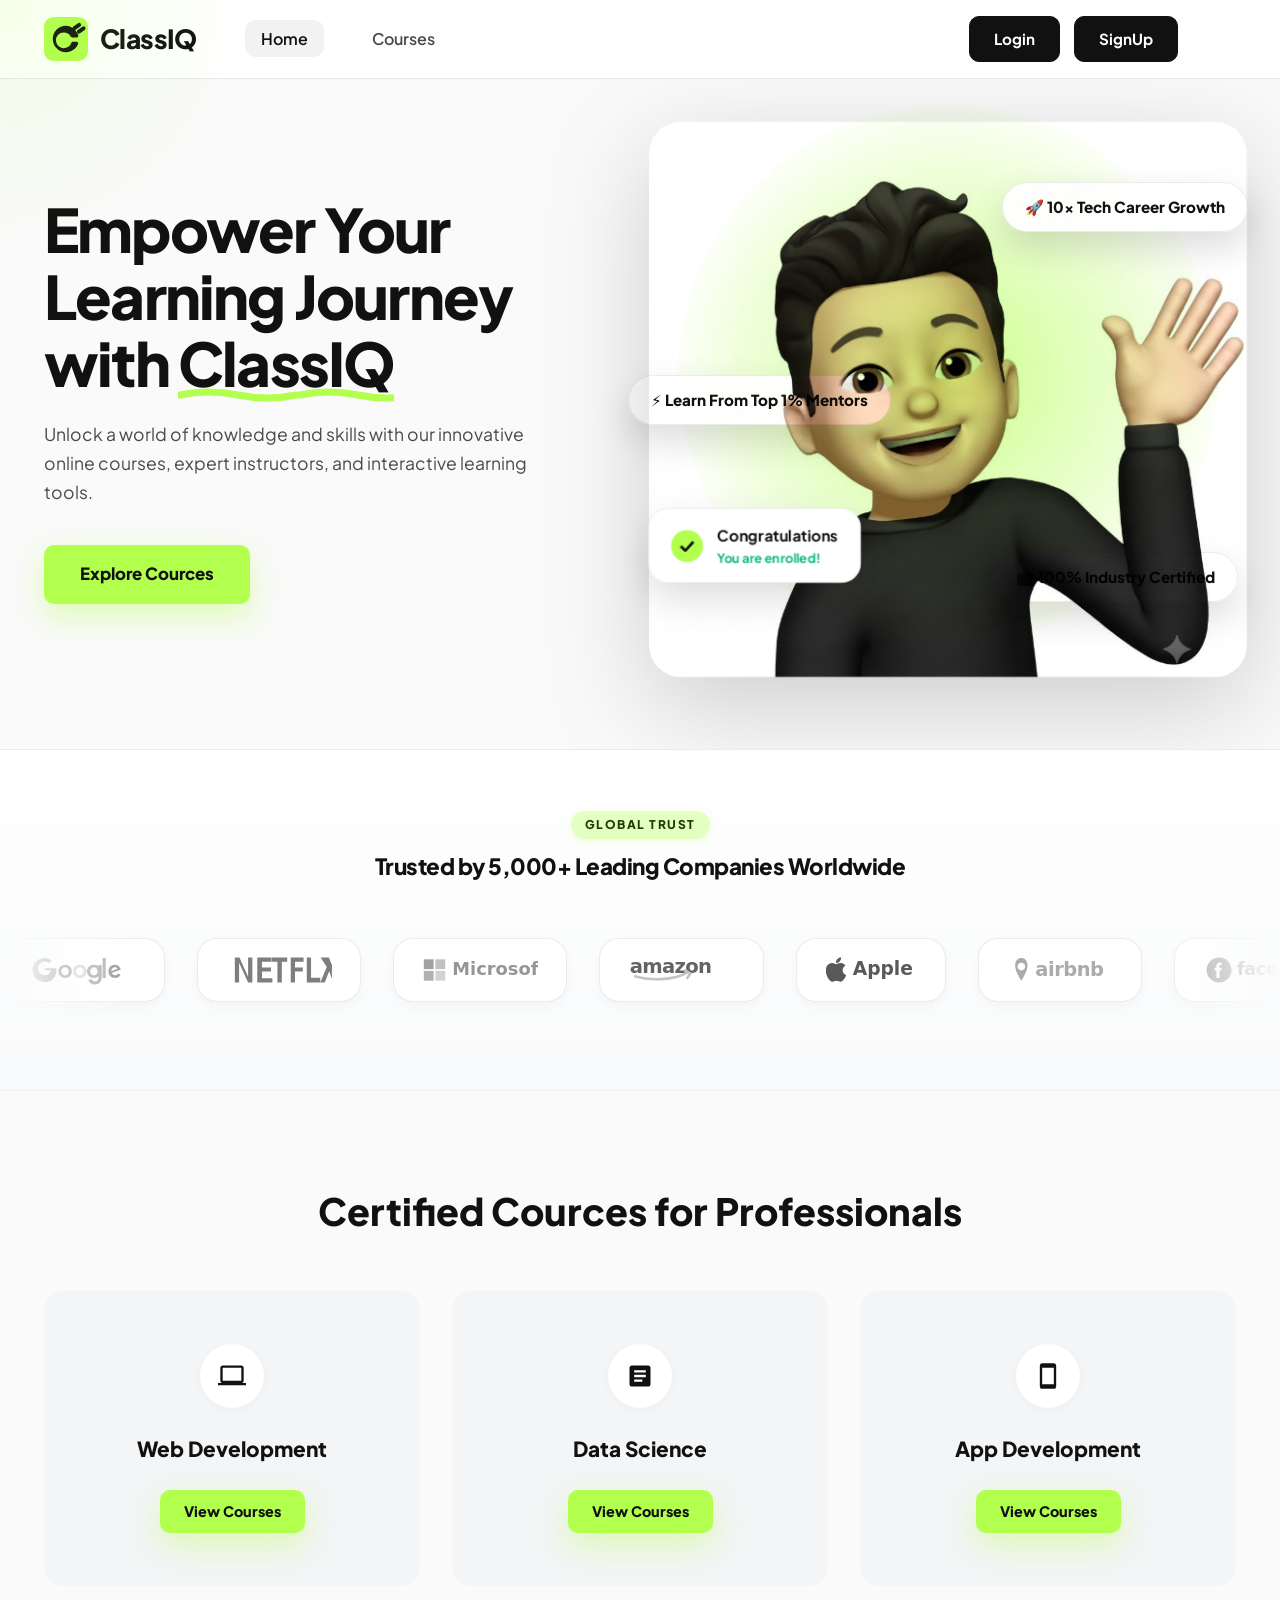
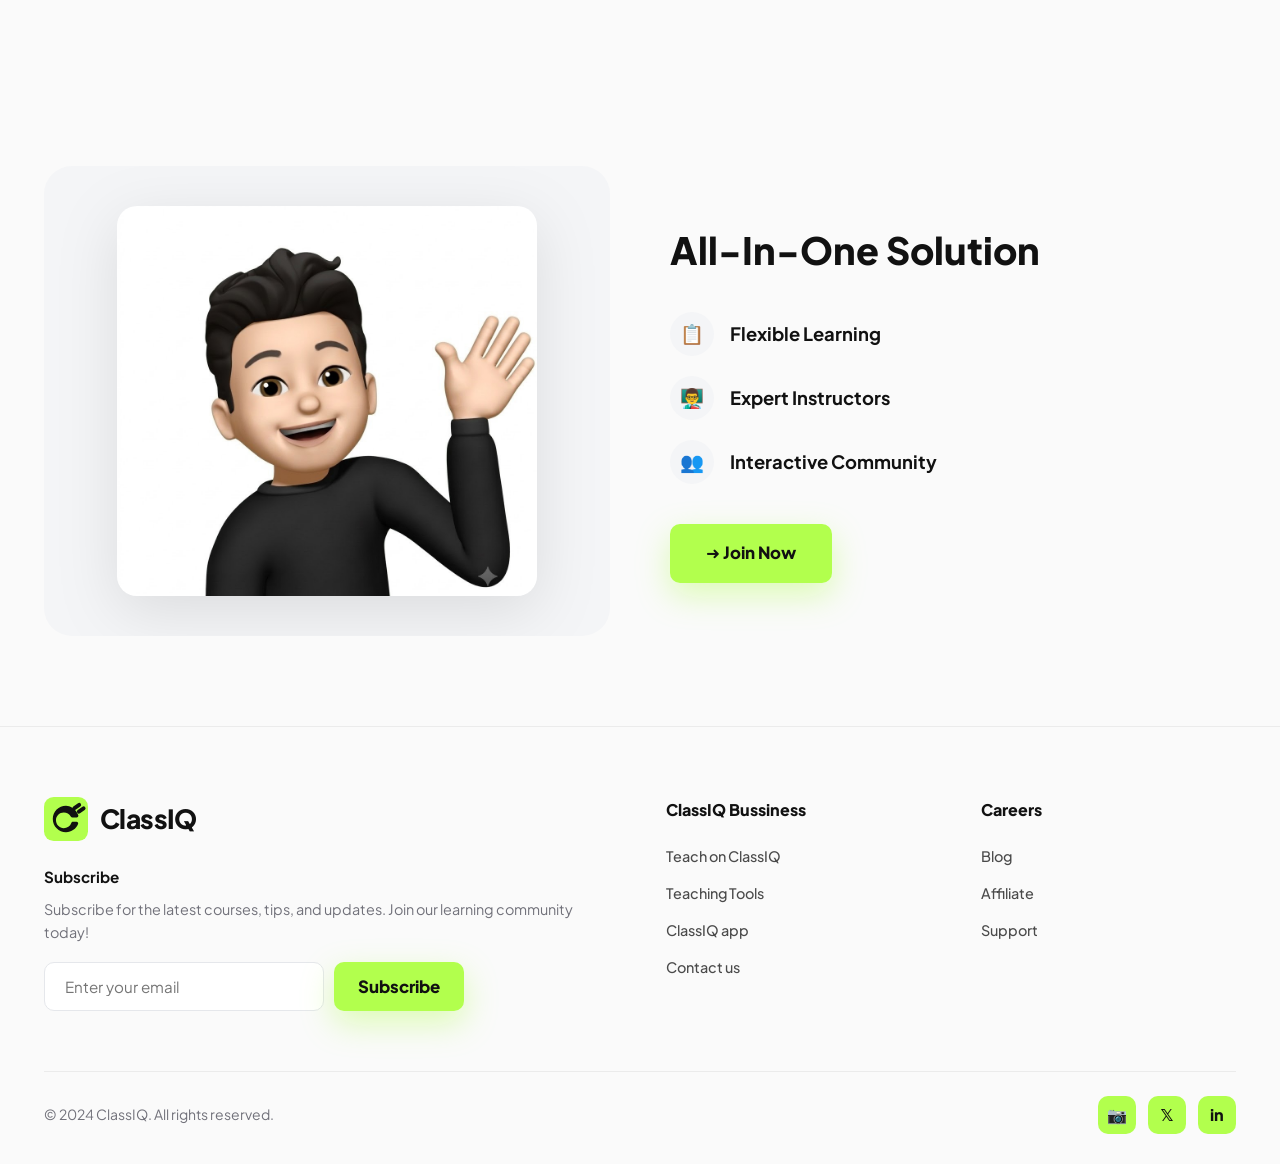
==== commit 8bd6dfb3: "add optimization" ====
--- a/index.html
+++ b/index.html
@@ -10,6 +10,9 @@
   <link rel="stylesheet" href="css/style.css">
   <link rel="stylesheet" href="css/components.css">
   <link rel="stylesheet" href="css/responsive.css">
+
+  <!-- Header Web Component -->
+  <script src="js/header.js"></script>
 
   <style>
     /* Dashboard Specific & SPA Utility Styles */
@@ -196,33 +199,8 @@
 </head>
 <body>
 
-  <!-- ================= NAVIGATION HEADER ================= -->
-  <header class="navbar">
-    <div class="container">
-      <div class="nav-brand-group">
-        <a href="#home" class="brand-logo" data-view-target="home">
-          <img src="assets/icons/classiq-logo.svg" alt="ClassIQ Logo">
-          ClassIQ
-        </a>
-
-        <ul class="nav-links">
-          <li><a href="#home" class="nav-link nav-link-item active" data-view-target="home">Home</a></li>
-          <li><a href="#courses" class="nav-link nav-link-item" data-view-target="courses">Courses</a></li>
-          
-          <li class="mobile-nav-actions">
-            <a href="#login" class="btn-dark" data-view-target="login" style="text-align: center;">Login</a>
-            <a href="#signup" class="btn-lime" data-view-target="signup" style="width: 100%; font-size: 0.95rem; padding: 12px; text-align: center;">SignUp</a>
-          </li>
-        </ul>
-      </div>
-
-      <div class="nav-actions">
-        <a href="#login" class="btn-dark nav-btn-login" data-view-target="login">Login</a>
-        <a href="#signup" class="btn-dark nav-btn-signup" data-view-target="signup">SignUp</a>
-        <button class="hamburger-menu" aria-label="Toggle Navigation">☰</button>
-      </div>
-    </div>
-  </header>
+  <!-- ================= REUSABLE NAVIGATION HEADER ================= -->
+  <app-header></app-header>
 
   <!-- Mobile Menu Backdrop Overlay -->
   <div class="nav-overlay" id="nav-overlay"></div>
--- a/css/components.css
+++ b/css/components.css
@@ -94,6 +94,12 @@
   box-shadow: 0 8px 20px rgba(0, 0, 0, 0.18);
 }
 
+.btn-dark.active {
+  background-color: #27272A;
+  border-color: #27272A;
+  box-shadow: 0 0 0 2px var(--primary-lime);
+}
+
 .hamburger-menu {
   visibility: hidden;
   display: none;
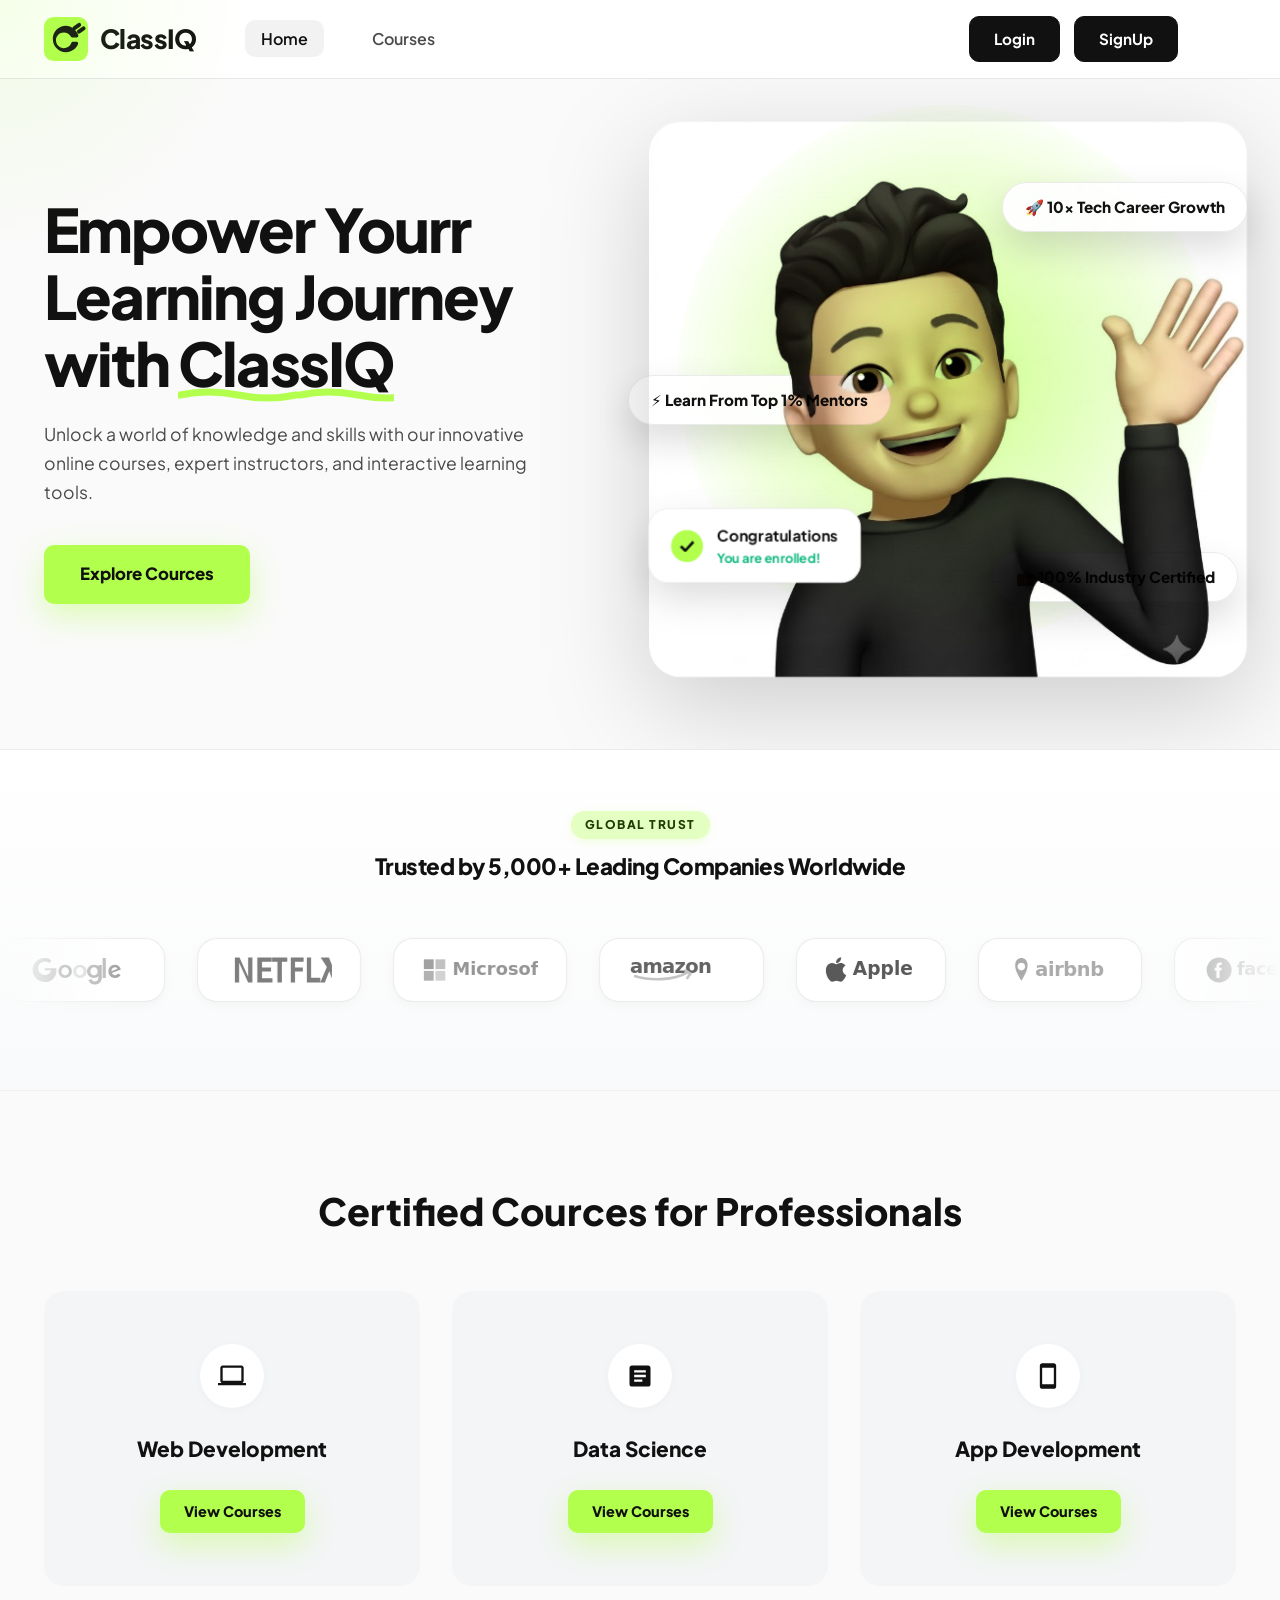
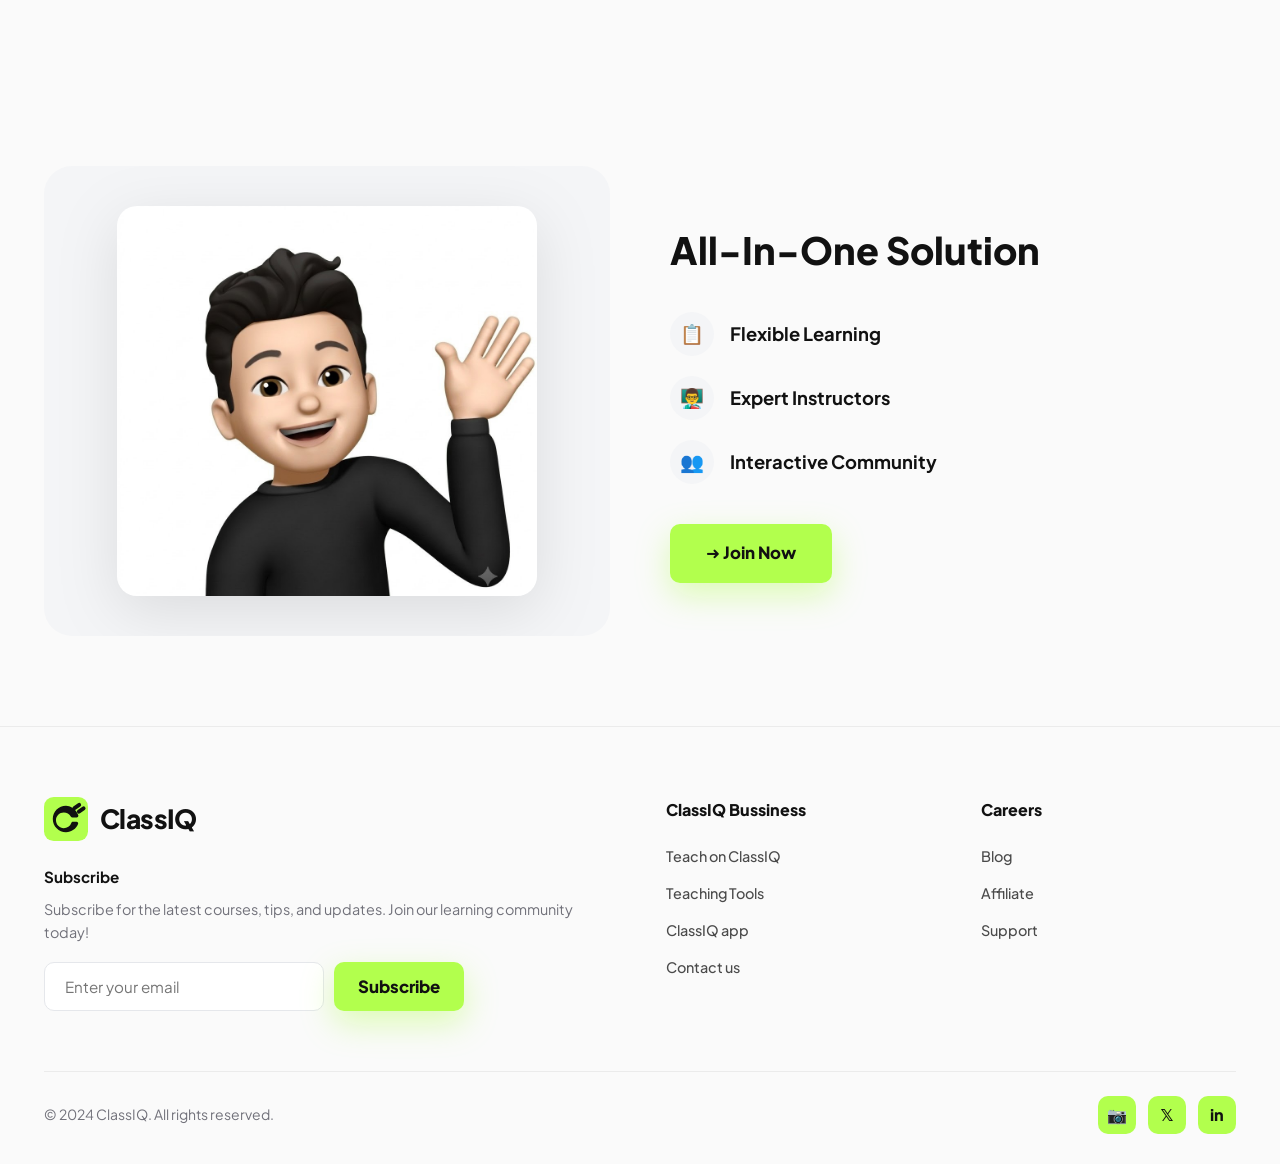
==== commit 9c61e579: "change" ====
--- a/index.html
+++ b/index.html
@@ -213,7 +213,7 @@
         <!-- Left Content -->
         <div class="hero-content reveal-on-scroll">
           <h1 class="hero-title">
-            Empower Your <br>
+            Empower Yourr <br>
             Learning Journey <br>
             with <span class="highlight-wrapper">ClassIQ<span class="wavy-underline"></span></span>
           </h1>
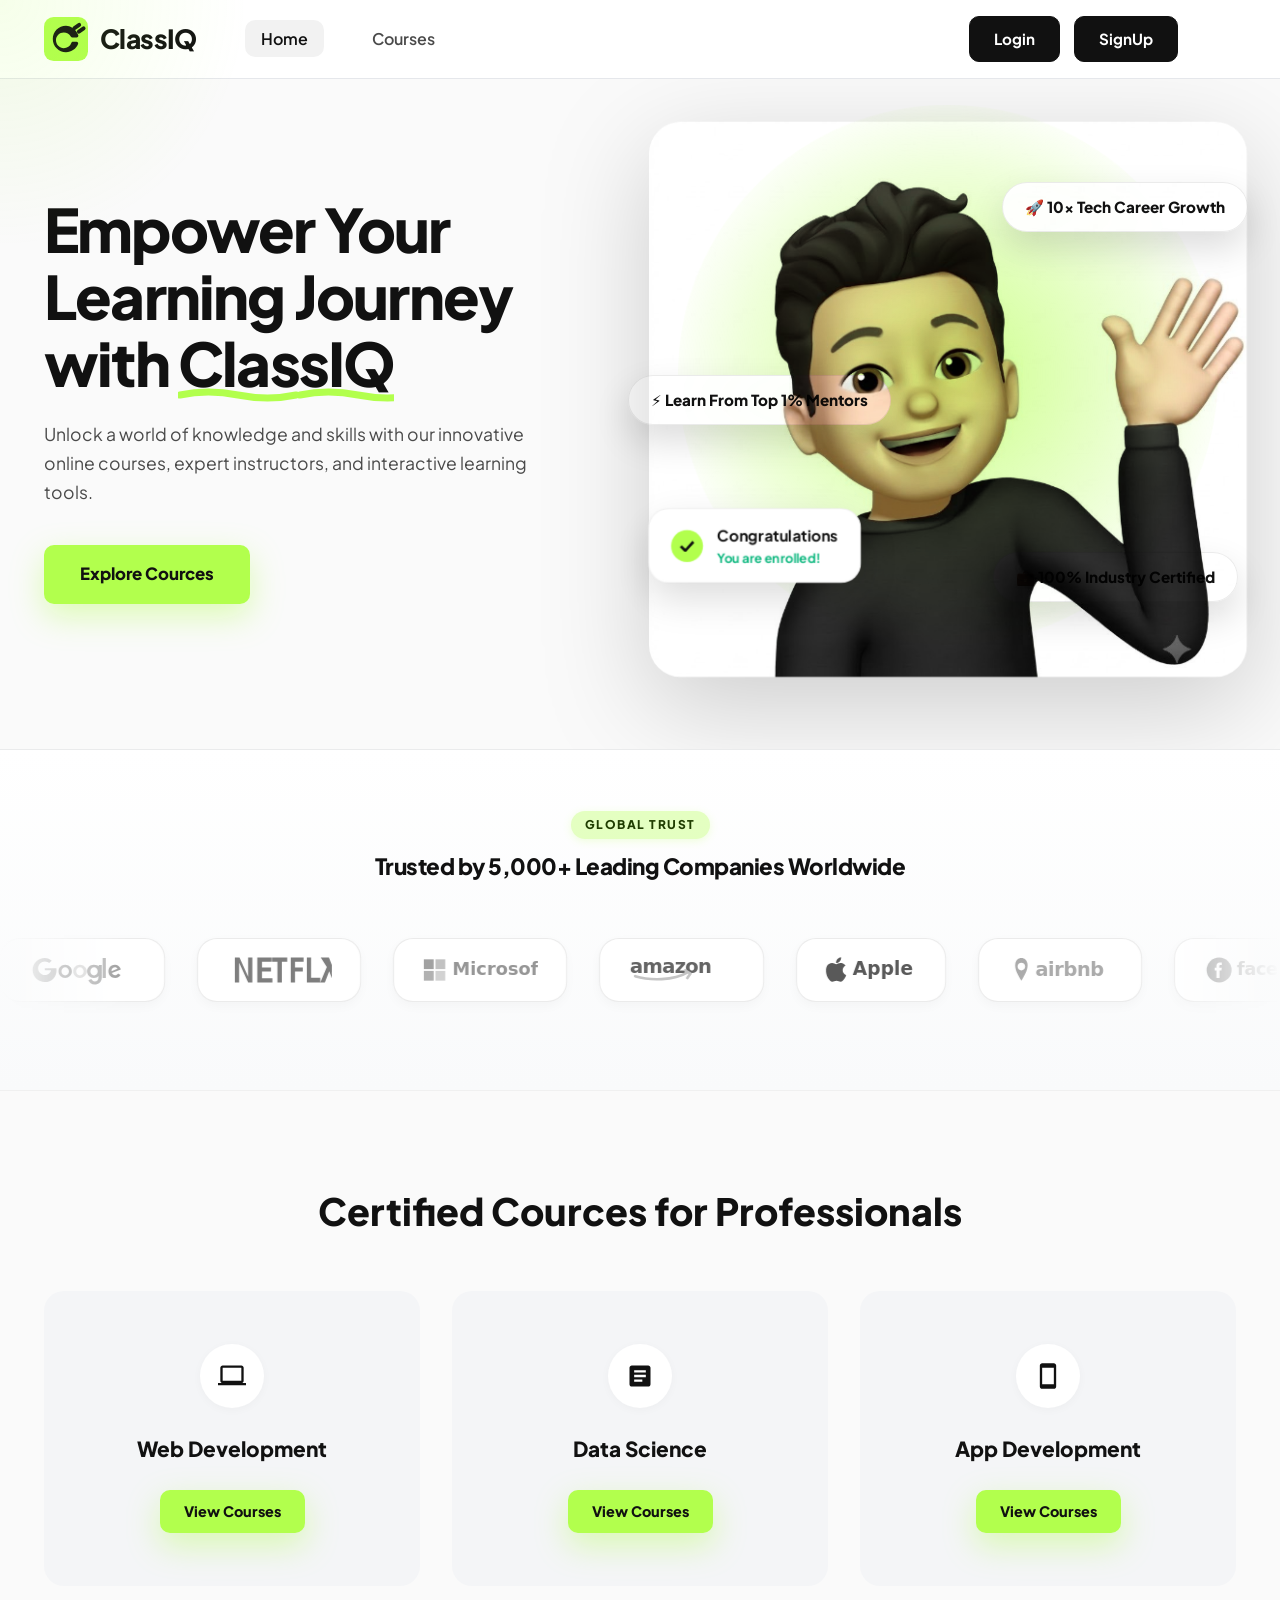
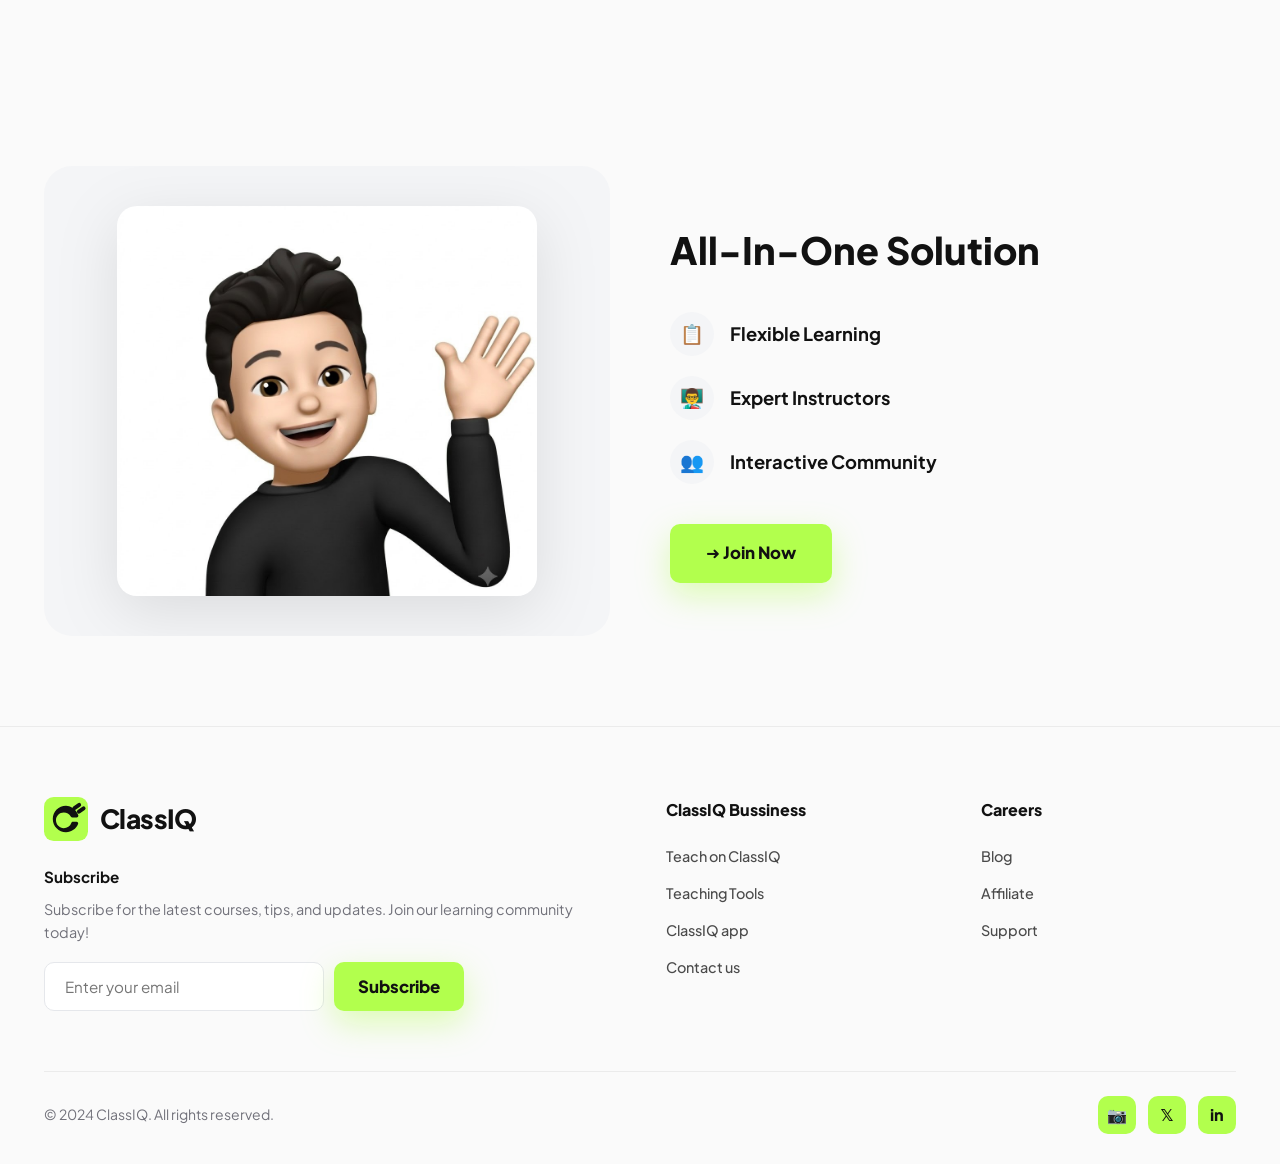
==== commit 5baa3b13: "change" ====
--- a/index.html
+++ b/index.html
@@ -213,7 +213,7 @@
         <!-- Left Content -->
         <div class="hero-content reveal-on-scroll">
           <h1 class="hero-title">
-            Empower Yourr <br>
+            Empower Your <br>
             Learning Journey <br>
             with <span class="highlight-wrapper">ClassIQ<span class="wavy-underline"></span></span>
           </h1>
